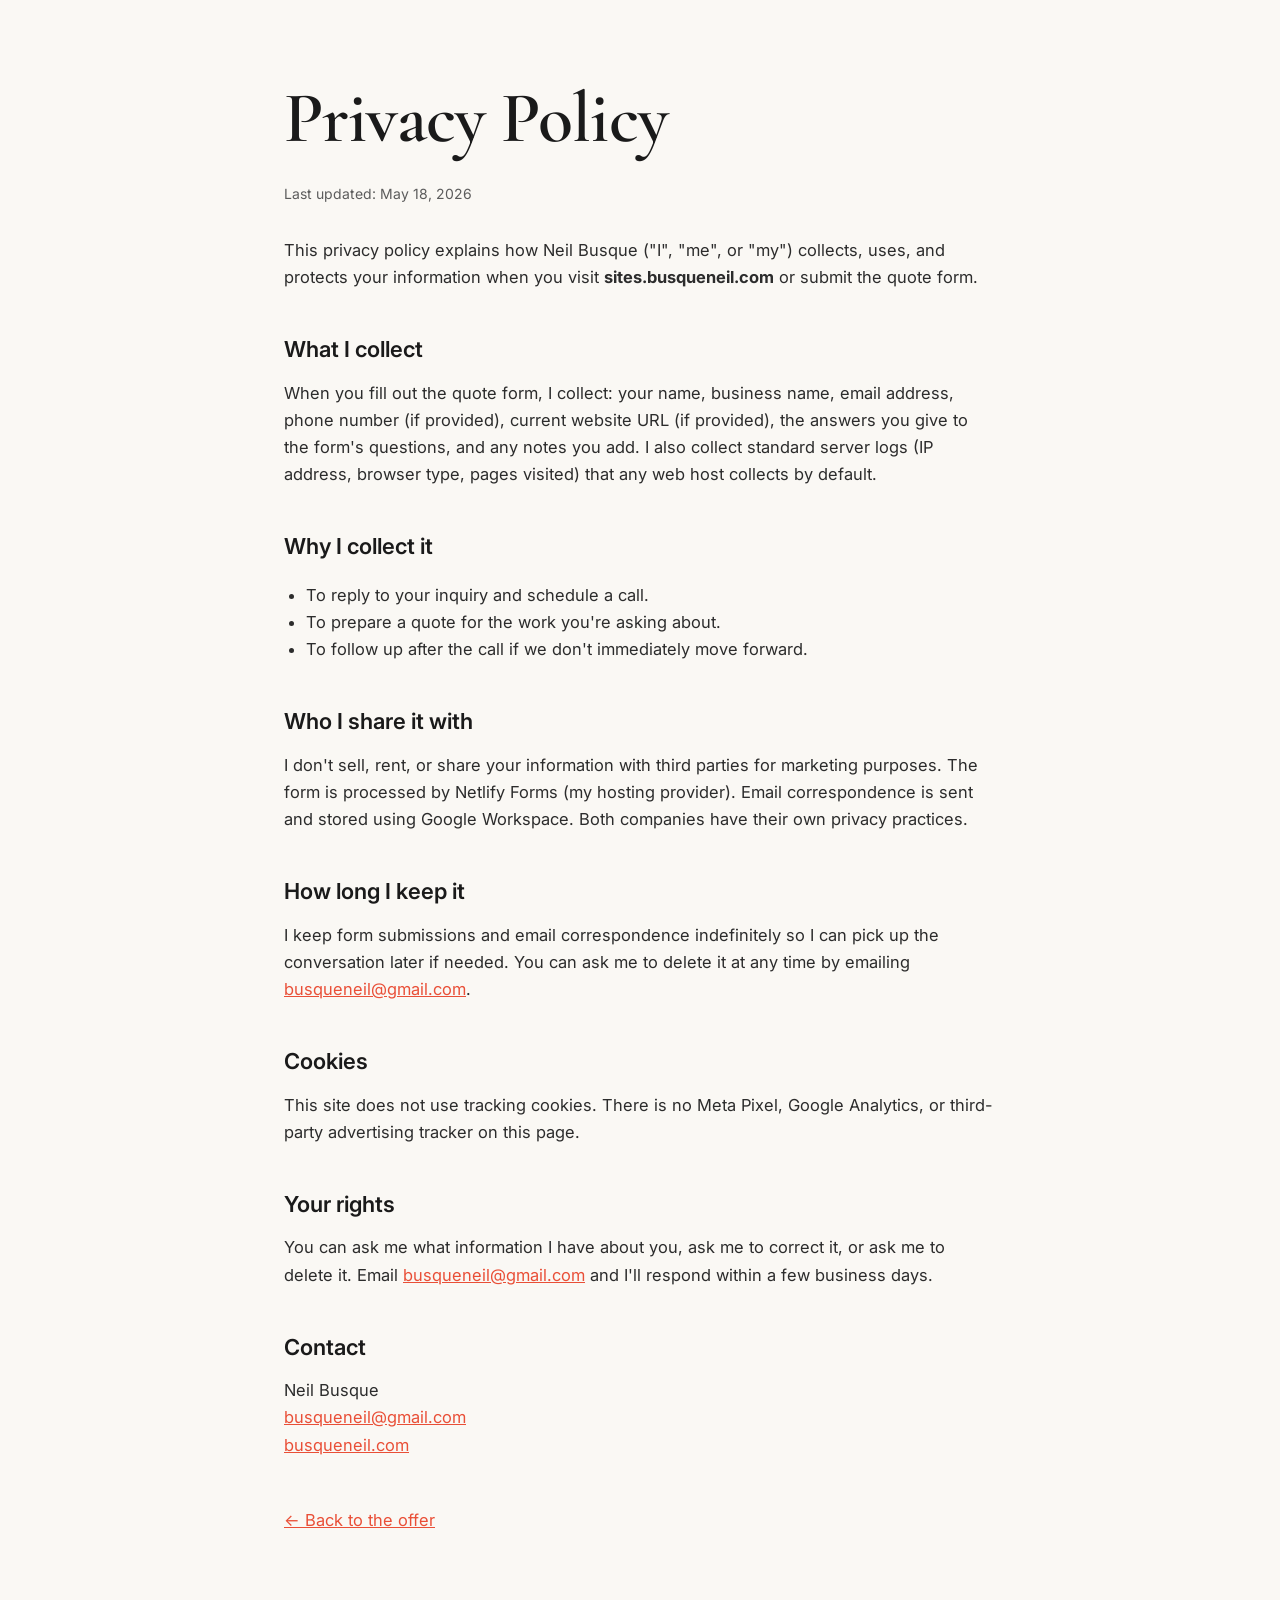
==== privacy.html @ 8e5c36bc "Initial commit: sites.busqueneil.com landing page Productized website service landing page for local" ====
<!DOCTYPE html>
<html lang="en">
<head>
<meta charset="UTF-8">
<meta name="viewport" content="width=device-width, initial-scale=1.0">
<meta name="theme-color" content="#FAF8F4">
<title>Privacy Policy — Neil Busque</title>
<meta name="description" content="Privacy policy for sites.busqueneil.com.">

<link rel="icon" type="image/svg+xml" href="/assets/favicon.svg">

<link rel="preconnect" href="https://fonts.googleapis.com">
<link rel="preconnect" href="https://fonts.gstatic.com" crossorigin>
<link href="https://fonts.googleapis.com/css2?family=Cormorant+Garamond:wght@500;600;700&family=Inter:wght@400;500;600;700&display=swap" rel="stylesheet">

<link rel="stylesheet" href="/css/style.css">

<style>
.legal {
  padding: 80px 0 96px;
  background: var(--cream);
}
.legal h2 { font-family: var(--font-body); font-size: 22px; font-weight: 600; margin: 40px 0 12px; color: var(--ink); }
.legal p, .legal li { font-size: 16.5px; line-height: 1.65; color: var(--ink-soft); }
.legal ul { padding-left: 22px; }
.legal a { color: var(--accent); text-decoration: underline; }
.legal .updated { color: var(--gray); font-size: 14px; margin-bottom: 32px; }
</style>
</head>
<body>

<main class="legal">
  <div class="container container--narrow">
    <h1 class="display">Privacy Policy</h1>
    <p class="updated">Last updated: May 18, 2026</p>

    <p>This privacy policy explains how Neil Busque ("I", "me", or "my") collects, uses, and protects your information when you visit <strong>sites.busqueneil.com</strong> or submit the quote form.</p>

    <h2>What I collect</h2>
    <p>When you fill out the quote form, I collect: your name, business name, email address, phone number (if provided), current website URL (if provided), the answers you give to the form's questions, and any notes you add. I also collect standard server logs (IP address, browser type, pages visited) that any web host collects by default.</p>

    <h2>Why I collect it</h2>
    <ul>
      <li>To reply to your inquiry and schedule a call.</li>
      <li>To prepare a quote for the work you're asking about.</li>
      <li>To follow up after the call if we don't immediately move forward.</li>
    </ul>

    <h2>Who I share it with</h2>
    <p>I don't sell, rent, or share your information with third parties for marketing purposes. The form is processed by Netlify Forms (my hosting provider). Email correspondence is sent and stored using Google Workspace. Both companies have their own privacy practices.</p>

    <h2>How long I keep it</h2>
    <p>I keep form submissions and email correspondence indefinitely so I can pick up the conversation later if needed. You can ask me to delete it at any time by emailing <a href="mailto:busqueneil@gmail.com">busqueneil@gmail.com</a>.</p>

    <h2>Cookies</h2>
    <p>This site does not use tracking cookies. There is no Meta Pixel, Google Analytics, or third-party advertising tracker on this page.</p>

    <h2>Your rights</h2>
    <p>You can ask me what information I have about you, ask me to correct it, or ask me to delete it. Email <a href="mailto:busqueneil@gmail.com">busqueneil@gmail.com</a> and I'll respond within a few business days.</p>

    <h2>Contact</h2>
    <p>Neil Busque<br>
    <a href="mailto:busqueneil@gmail.com">busqueneil@gmail.com</a><br>
    <a href="https://busqueneil.com">busqueneil.com</a></p>

    <p style="margin-top: 48px;"><a href="/">← Back to the offer</a></p>
  </div>
</main>

</body>
</html>
---- css/style.css ----
/* ==========================================================================
   Reset and base
   ========================================================================== */

*, *::before, *::after { box-sizing: border-box; }

html {
  scroll-behavior: smooth;
  scroll-padding-top: 80px;
  -webkit-text-size-adjust: 100%;
  overflow-x: hidden;
}

body {
  margin: 0;
  font-family: 'Inter', system-ui, -apple-system, BlinkMacSystemFont, sans-serif;
  font-size: 17px;
  line-height: 1.65;
  color: var(--ink);
  background: var(--cream);
  -webkit-font-smoothing: antialiased;
  -moz-osx-font-smoothing: grayscale;
  overflow-x: hidden;
  max-width: 100vw;
}

img, svg { max-width: 100%; display: block; }

button { font-family: inherit; cursor: pointer; }

a { color: var(--ink); text-decoration: none; transition: color .15s ease, opacity .15s ease; }
a:hover { opacity: .75; }

/* ==========================================================================
   Tokens
   ========================================================================== */

:root {
  --cream: #FAF8F4;
  --cream-deep: #F3EFE8;
  --white: #FFFFFF;
  --ink: #1A1A1A;
  --ink-soft: #2C2C2C;
  --gray: #5C5C5C;
  --gray-soft: #8A8A8A;
  --border: #E8E4DE;
  --border-soft: #EFEBE5;
  --accent: #E94F37;
  --accent-hover: #D03E27;
  --accent-soft: rgba(233, 79, 55, 0.08);
  --accent-tint: rgba(233, 79, 55, 0.18);
  --shadow-sm: 0 1px 2px rgba(0,0,0,0.04), 0 2px 6px rgba(0,0,0,0.04);
  --shadow-md: 0 4px 12px rgba(0,0,0,0.06), 0 12px 32px rgba(0,0,0,0.05);
  --shadow-lg: 0 8px 24px rgba(0,0,0,0.08), 0 24px 60px rgba(0,0,0,0.06);
  --radius-sm: 8px;
  --radius-md: 14px;
  --radius-lg: 22px;
  --font-display: 'Cormorant Garamond', Georgia, serif;
  --font-body: 'Inter', system-ui, sans-serif;
}

/* ==========================================================================
   Typography
   ========================================================================== */

.display {
  font-family: var(--font-display);
  font-weight: 600;
  letter-spacing: -0.012em;
  line-height: 1.08;
  color: var(--ink);
  margin: 0 0 24px;
  overflow-wrap: break-word;
  word-break: normal;
  hyphens: none;
}

h1.display, .hero h1 { font-size: clamp(34px, 6vw, 72px); }
h2.display { font-size: clamp(28px, 4.5vw, 54px); }

.h3 {
  font-family: var(--font-body);
  font-size: 19px;
  font-weight: 600;
  line-height: 1.35;
  letter-spacing: -0.005em;
  margin: 0 0 12px;
  color: var(--ink);
}

p { margin: 0 0 1em; }
p:last-child { margin-bottom: 0; }

.eyebrow {
  display: inline-block;
  font-size: 13px;
  font-weight: 600;
  text-transform: uppercase;
  letter-spacing: 0.12em;
  color: var(--accent);
  margin-bottom: 20px;
}

.accent { color: var(--accent); }

.prose p { font-size: 19px; line-height: 1.7; color: var(--ink-soft); margin-bottom: 1.2em; }
.prose--light p { color: rgba(255,255,255,0.85); }
.prose strong { color: var(--ink); font-weight: 600; }
.prose--light strong { color: var(--white); }

.mt-large { margin-top: 56px; }
.mt-medium { margin-top: 28px; }

/* ==========================================================================
   Layout
   ========================================================================== */

.container {
  width: 100%;
  max-width: 1140px;
  margin: 0 auto;
  padding: 0 24px;
}
.container--narrow { max-width: 760px; }

.section {
  padding: 96px 0;
}
.section--cream { background: var(--cream-deep); }
.section--ink { background: var(--ink); color: var(--white); }
.section--ink .display { color: var(--white); }
.section--ink .h3 { color: var(--white); }

.section-head {
  max-width: 720px;
  margin-bottom: 56px;
}
.section-head--light .section-sub { color: rgba(255,255,255,0.75); }

.section-sub {
  font-size: 19px;
  color: var(--gray);
  line-height: 1.55;
  margin: 0;
}

/* ==========================================================================
   Buttons
   ========================================================================== */

.btn {
  display: inline-flex;
  align-items: center;
  justify-content: center;
  gap: 8px;
  padding: 14px 26px;
  font-family: var(--font-body);
  font-size: 16px;
  font-weight: 600;
  letter-spacing: -0.005em;
  border-radius: 999px;
  border: 1.5px solid transparent;
  transition: transform .12s ease, background .15s ease, color .15s ease, border-color .15s ease;
  white-space: nowrap;
  text-decoration: none;
  cursor: pointer;
}
.btn:hover { transform: translateY(-1px); opacity: 1; }
.btn:active { transform: translateY(0); }

.btn--primary {
  background: var(--accent);
  color: var(--white);
  border-color: var(--accent);
}
.btn--primary:hover {
  background: var(--accent-hover);
  border-color: var(--accent-hover);
  color: var(--white);
}

.btn--ghost {
  background: transparent;
  color: var(--ink);
  border-color: var(--border);
}
.btn--ghost:hover {
  border-color: var(--ink);
  color: var(--ink);
}

.section--ink .btn--ghost {
  color: var(--white);
  border-color: rgba(255,255,255,0.3);
}
.section--ink .btn--ghost:hover {
  border-color: var(--white);
  background: rgba(255,255,255,0.05);
}

.btn--accent {
  background: var(--accent);
  color: var(--white);
  border-color: var(--accent);
}
.btn--accent:hover { background: var(--accent-hover); color: var(--white); }

.btn--block { display: flex; width: 100%; }
.btn--lg { padding: 18px 32px; font-size: 17px; }

/* ==========================================================================
   Sticky bar
   ========================================================================== */

.sticky-bar {
  position: sticky;
  top: 0;
  z-index: 100;
  background: var(--ink);
  color: var(--white);
  border-bottom: 1px solid rgba(255,255,255,0.06);
}
.sticky-bar__inner {
  max-width: 1240px;
  margin: 0 auto;
  padding: 12px 20px;
  display: flex;
  align-items: center;
  justify-content: space-between;
  gap: 12px;
}
.sticky-bar__left {
  display: flex;
  align-items: center;
  gap: 10px;
  min-width: 0;
  flex: 1 1 auto;
  overflow: hidden;
}
.sticky-bar__cta { flex: 0 0 auto; }
.sticky-bar__text {
  font-size: 14px;
  line-height: 1.4;
  color: rgba(255,255,255,0.85);
  white-space: nowrap;
  overflow: hidden;
  text-overflow: ellipsis;
}
.sticky-bar__text strong { color: var(--white); font-weight: 600; }
.dot {
  width: 8px;
  height: 8px;
  background: var(--accent);
  border-radius: 50%;
  flex-shrink: 0;
  box-shadow: 0 0 0 0 var(--accent);
  animation: pulse 2.4s infinite;
}
.dot--small { width: 4px; height: 4px; background: var(--gray-soft); animation: none; box-shadow: none; }

@keyframes pulse {
  0% { box-shadow: 0 0 0 0 rgba(233, 79, 55, 0.55); }
  70% { box-shadow: 0 0 0 10px rgba(233, 79, 55, 0); }
  100% { box-shadow: 0 0 0 0 rgba(233, 79, 55, 0); }
}

.sticky-bar__cta {
  background: var(--accent);
  color: var(--white);
  padding: 8px 18px;
  border-radius: 999px;
  font-size: 13px;
  font-weight: 600;
  white-space: nowrap;
  transition: background .15s ease;
}
.sticky-bar__cta:hover { background: var(--accent-hover); opacity: 1; }

@media (max-width: 640px) {
  .sticky-bar__inner { padding: 10px 14px; gap: 10px; }
  .sticky-bar__text { font-size: 12.5px; line-height: 1.3; white-space: normal; text-overflow: clip; }
  .sticky-bar__text br { display: none; }
  .sticky-bar__cta { padding: 7px 12px; font-size: 12px; }
}
@media (max-width: 400px) {
  .sticky-bar__text { font-size: 11.5px; }
  .sticky-bar__cta { padding: 6px 10px; font-size: 11.5px; }
}

/* ==========================================================================
   Hero
   ========================================================================== */

.hero {
  padding: 88px 0 96px;
  background: linear-gradient(180deg, var(--cream) 0%, var(--cream) 60%, var(--cream-deep) 100%);
  position: relative;
}
.hero__inner {
  max-width: 880px;
}
.hero__sub {
  font-size: 21px;
  line-height: 1.55;
  color: var(--ink-soft);
  max-width: 720px;
  margin: 0 0 36px;
  overflow-wrap: break-word;
}
.hero__ctas {
  display: flex;
  flex-wrap: wrap;
  gap: 12px;
  margin-bottom: 48px;
}

.trust-strip {
  list-style: none;
  padding: 0;
  margin: 0;
  display: flex;
  flex-wrap: wrap;
  gap: 8px 28px;
}
.trust-strip li {
  font-size: 14px;
  color: var(--gray);
  display: flex;
  align-items: center;
  gap: 8px;
}
.trust-strip li::before {
  content: '';
  width: 16px;
  height: 16px;
  border-radius: 50%;
  background: var(--accent-soft);
  background-image: url("data:image/svg+xml,%3Csvg xmlns='http://www.w3.org/2000/svg' viewBox='0 0 16 16' fill='none'%3E%3Cpath d='M4 8.5l2.5 2.5L12 5.5' stroke='%23E94F37' stroke-width='1.8' stroke-linecap='round' stroke-linejoin='round'/%3E%3C/svg%3E");
  background-position: center;
  background-repeat: no-repeat;
  flex-shrink: 0;
}

@media (max-width: 640px) {
  .hero { padding: 56px 0 72px; }
  .hero__sub { font-size: 18px; margin-bottom: 28px; }
  .hero__ctas { flex-direction: column; align-items: stretch; }
  .hero__ctas .btn { width: 100%; }
}

/* ==========================================================================
   Bullet list and prose accents
   ========================================================================== */

.bullet-list {
  list-style: none;
  padding: 0;
  margin: 0 0 0;
}
.bullet-list li {
  position: relative;
  padding: 14px 0 14px 32px;
  border-bottom: 1px solid var(--border);
  font-size: 18px;
  line-height: 1.55;
  color: var(--ink-soft);
}
.bullet-list li:last-child { border-bottom: none; }
.bullet-list li::before {
  content: '';
  position: absolute;
  left: 0;
  top: 24px;
  width: 16px;
  height: 1.5px;
  background: var(--accent);
}

/* ==========================================================================
   Grid (3-col benefits cards)
   ========================================================================== */

.grid { display: grid; gap: 20px; }
.grid--3 { grid-template-columns: repeat(3, 1fr); }
@media (max-width: 920px) { .grid--3 { grid-template-columns: repeat(2, 1fr); } }
@media (max-width: 640px) { .grid--3 { grid-template-columns: 1fr; } }

.card {
  background: var(--white);
  border: 1px solid var(--border);
  border-radius: var(--radius-md);
  padding: 28px;
  transition: transform .2s ease, box-shadow .2s ease, border-color .2s ease;
}
.card:hover {
  transform: translateY(-3px);
  box-shadow: var(--shadow-md);
  border-color: var(--accent-tint);
}
.card p { color: var(--gray); font-size: 15.5px; line-height: 1.6; }

/* ==========================================================================
   Mechanism list (numbered, dark section)
   ========================================================================== */

.mechanism-list {
  list-style: none;
  padding: 0;
  margin: 0;
  display: grid;
  gap: 4px;
  counter-reset: mech;
}
.mechanism-list li {
  display: grid;
  grid-template-columns: auto 1fr;
  gap: 28px;
  padding: 32px 0;
  border-top: 1px solid rgba(255,255,255,0.08);
  align-items: start;
}
.mechanism-list li:last-child { border-bottom: 1px solid rgba(255,255,255,0.08); }
.mechanism-list__n {
  font-family: var(--font-display);
  font-size: 36px;
  font-weight: 500;
  color: var(--accent);
  line-height: 1;
  min-width: 60px;
}
.mechanism-list p { color: rgba(255,255,255,0.75); font-size: 16px; line-height: 1.65; max-width: 760px; }

@media (max-width: 640px) {
  .mechanism-list li { grid-template-columns: 1fr; gap: 8px; padding: 24px 0; }
  .mechanism-list__n { font-size: 28px; }
}

/* ==========================================================================
   Comparison table
   ========================================================================== */

.comparison-table {
  border: 1px solid var(--border);
  border-radius: var(--radius-md);
  overflow: hidden;
  background: var(--white);
}
.comparison-row {
  display: grid;
  grid-template-columns: 1.4fr 1fr 1fr 1.2fr 1fr 1.1fr;
  border-bottom: 1px solid var(--border);
}
.comparison-row:last-child { border-bottom: none; }
.comparison-row--head {
  background: var(--cream-deep);
  font-weight: 600;
  font-size: 13px;
  text-transform: uppercase;
  letter-spacing: 0.06em;
  color: var(--gray);
}
.comparison-row--head .cmp-label { color: var(--gray); }
.comparison-row--highlight {
  background: var(--ink);
  color: var(--white);
}
.comparison-row--highlight .cmp-label,
.comparison-row--highlight .cmp-cell { color: var(--white); }
.cmp-label, .cmp-cell {
  padding: 18px 16px;
  font-size: 14.5px;
  line-height: 1.5;
  color: var(--ink-soft);
}
.cmp-label {
  font-weight: 600;
  color: var(--ink);
  border-right: 1px solid var(--border);
}
.comparison-row--highlight .cmp-label { border-right-color: rgba(255,255,255,0.1); }
.winner-badge {
  display: inline-block;
  background: var(--accent);
  color: var(--white);
  padding: 4px 10px;
  border-radius: 999px;
  font-size: 12px;
  font-weight: 600;
  text-transform: uppercase;
  letter-spacing: 0.06em;
}

@media (max-width: 900px) {
  .comparison-table { border: none; background: transparent; }
  .comparison-row {
    grid-template-columns: 1fr;
    background: var(--white);
    border: 1px solid var(--border);
    border-radius: var(--radius-md);
    margin-bottom: 16px;
    overflow: hidden;
  }
  .comparison-row--head { display: none; }
  .comparison-row--highlight { background: var(--ink); }
  .cmp-label {
    background: var(--cream-deep);
    padding: 14px 18px;
    font-size: 15px;
    border-right: none;
    border-bottom: 1px solid var(--border);
  }
  .comparison-row--highlight .cmp-label {
    background: rgba(255,255,255,0.06);
    border-bottom-color: rgba(255,255,255,0.1);
  }
  .cmp-cell {
    display: grid;
    grid-template-columns: 120px 1fr;
    align-items: center;
    gap: 12px;
    padding: 12px 18px;
    border-bottom: 1px solid var(--border-soft);
    font-size: 14.5px;
  }
  .comparison-row--highlight .cmp-cell {
    border-bottom-color: rgba(255,255,255,0.08);
  }
  .cmp-cell:last-child { border-bottom: none; }
  .cmp-cell::before {
    content: attr(data-label);
    font-size: 12px;
    text-transform: uppercase;
    letter-spacing: 0.06em;
    color: var(--gray-soft);
    font-weight: 600;
  }
  .comparison-row--highlight .cmp-cell::before {
    color: rgba(255,255,255,0.5);
  }
}

/* ==========================================================================
   Process grid
   ========================================================================== */

.process-grid {
  list-style: none;
  padding: 0;
  margin: 0;
  display: grid;
  grid-template-columns: repeat(4, 1fr);
  gap: 20px;
}
@media (max-width: 920px) { .process-grid { grid-template-columns: repeat(2, 1fr); } }
@media (max-width: 540px) { .process-grid { grid-template-columns: 1fr; } }

.process-step {
  background: var(--white);
  border: 1px solid var(--border);
  border-radius: var(--radius-md);
  padding: 28px 24px;
  position: relative;
}
.process-step__n {
  font-family: var(--font-display);
  font-size: 42px;
  font-weight: 500;
  color: var(--accent);
  line-height: 1;
  display: block;
  margin-bottom: 18px;
}
.process-step p { color: var(--gray); font-size: 15.5px; line-height: 1.55; }

/* ==========================================================================
   Industry examples
   ========================================================================== */

.examples-grid {
  display: grid;
  grid-template-columns: repeat(2, 1fr);
  gap: 24px;
}
.examples-grid > article:first-child { grid-column: 1 / -1; }
.examples-grid > article:nth-child(2),
.examples-grid > article:nth-child(3) { grid-column: span 1; }
.examples-grid > article:nth-child(4),
.examples-grid > article:nth-child(5) { grid-column: span 1; }
@media (max-width: 820px) {
  .examples-grid { grid-template-columns: 1fr; }
  .examples-grid > article:first-child { grid-column: auto; }
}

.example {
  background: var(--white);
  border: 1px solid var(--border);
  border-radius: var(--radius-md);
  padding: 28px;
  transition: border-color .2s ease, box-shadow .2s ease;
}
.example:hover { border-color: var(--accent-tint); box-shadow: var(--shadow-sm); }
.example header { margin-bottom: 18px; }
.example__meta {
  display: flex;
  align-items: center;
  gap: 10px;
  flex-wrap: wrap;
  font-size: 14px;
  color: var(--gray);
  margin-top: 6px;
}
.example__meta strong { color: var(--ink); font-weight: 600; }
.example__pages {
  display: flex;
  flex-wrap: wrap;
  gap: 6px;
  margin-bottom: 20px;
  padding-bottom: 20px;
  border-bottom: 1px solid var(--border);
}
.example__pages span {
  background: var(--cream-deep);
  color: var(--ink-soft);
  font-size: 13px;
  font-weight: 500;
  padding: 5px 12px;
  border-radius: 999px;
}

.examples-footnote {
  text-align: center;
  color: var(--gray);
  font-size: 15.5px;
  margin-top: 32px;
}

.check-list {
  list-style: none;
  padding: 0;
  margin: 0;
}
.check-list li {
  position: relative;
  padding: 8px 0 8px 28px;
  font-size: 15.5px;
  color: var(--ink-soft);
  line-height: 1.55;
}
.check-list li::before {
  content: '';
  position: absolute;
  left: 0;
  top: 13px;
  width: 18px;
  height: 18px;
  border-radius: 50%;
  background: var(--accent-soft);
  background-image: url("data:image/svg+xml,%3Csvg xmlns='http://www.w3.org/2000/svg' viewBox='0 0 16 16' fill='none'%3E%3Cpath d='M4 8.5l2.5 2.5L12 5.5' stroke='%23E94F37' stroke-width='1.8' stroke-linecap='round' stroke-linejoin='round'/%3E%3C/svg%3E");
  background-position: center;
  background-repeat: no-repeat;
}

/* ==========================================================================
   Included grid
   ========================================================================== */

.included-grid {
  list-style: none;
  padding: 0;
  margin: 0;
  display: grid;
  grid-template-columns: repeat(2, 1fr);
  gap: 14px 32px;
}
@media (max-width: 640px) { .included-grid { grid-template-columns: 1fr; } }

.included-grid li {
  position: relative;
  padding: 12px 0 12px 32px;
  font-size: 16px;
  line-height: 1.5;
  color: var(--ink-soft);
  border-bottom: 1px solid var(--border);
}
.included-grid li::before {
  content: '';
  position: absolute;
  left: 0;
  top: 16px;
  width: 18px;
  height: 18px;
  border-radius: 50%;
  background: var(--accent-soft);
  background-image: url("data:image/svg+xml,%3Csvg xmlns='http://www.w3.org/2000/svg' viewBox='0 0 16 16' fill='none'%3E%3Cpath d='M4 8.5l2.5 2.5L12 5.5' stroke='%23E94F37' stroke-width='1.8' stroke-linecap='round' stroke-linejoin='round'/%3E%3C/svg%3E");
  background-position: center;
  background-repeat: no-repeat;
}

/* ==========================================================================
   Pricing
   ========================================================================== */

.pricing-grid {
  display: grid;
  grid-template-columns: repeat(2, 1fr);
  gap: 24px;
  max-width: 920px;
  margin: 0 auto;
}
@media (max-width: 800px) { .pricing-grid { grid-template-columns: 1fr; } }

.pricing-card {
  background: var(--ink);
  color: var(--white);
  border-radius: var(--radius-lg);
  padding: 36px 32px;
  position: relative;
}
.pricing-card--secondary {
  background: var(--white);
  color: var(--ink);
  border: 1px solid var(--border);
}
.pricing-card__label {
  font-size: 13px;
  font-weight: 600;
  text-transform: uppercase;
  letter-spacing: 0.1em;
  color: var(--accent);
  display: block;
  margin-bottom: 16px;
}
.pricing-card__price { display: flex; align-items: baseline; gap: 8px; margin-bottom: 18px; }
.pricing-card__amount {
  font-family: var(--font-display);
  font-size: 64px;
  font-weight: 600;
  color: inherit;
  line-height: 1;
}
.pricing-card__per { font-size: 16px; color: rgba(255,255,255,0.7); }
.pricing-card--secondary .pricing-card__per { color: var(--gray); }
.pricing-card__note {
  font-size: 14.5px;
  line-height: 1.55;
  color: rgba(255,255,255,0.7);
  margin-bottom: 24px;
  max-width: 420px;
}
.pricing-card--secondary .pricing-card__note { color: var(--gray); }
.pricing-card .check-list { margin-bottom: 28px; }
.pricing-card .check-list li {
  color: rgba(255,255,255,0.85);
  border-bottom: none;
  padding: 6px 0 6px 28px;
}
.pricing-card--secondary .check-list li { color: var(--ink-soft); }
.pricing-card .check-list li::before {
  background: rgba(233, 79, 55, 0.18);
}

.pricing-footnote {
  text-align: center;
  color: var(--gray);
  font-size: 15px;
  line-height: 1.6;
  max-width: 720px;
  margin: 36px auto 0;
}

/* ==========================================================================
   Risk reversal
   ========================================================================== */

.risk-grid {
  display: grid;
  grid-template-columns: repeat(3, 1fr);
  gap: 20px;
}
@media (max-width: 880px) { .risk-grid { grid-template-columns: 1fr; } }

.risk-card {
  background: var(--white);
  border: 1px solid var(--border);
  border-radius: var(--radius-md);
  padding: 32px 28px;
  position: relative;
}
.risk-card__icon {
  display: inline-block;
  font-family: var(--font-display);
  font-size: 32px;
  font-weight: 500;
  color: var(--accent);
  margin-bottom: 12px;
}
.risk-card p { color: var(--gray); font-size: 15.5px; line-height: 1.6; }

/* ==========================================================================
   FAQ
   ========================================================================== */

.faq-list {
  border-top: 1px solid var(--border);
}

.faq-item {
  border-bottom: 1px solid var(--border);
}
.faq-item summary {
  list-style: none;
  cursor: pointer;
  padding: 22px 0;
  display: flex;
  align-items: center;
  justify-content: space-between;
  gap: 24px;
  font-size: 18px;
  font-weight: 500;
  color: var(--ink);
  transition: color .15s ease;
}
.faq-item summary::-webkit-details-marker { display: none; }
.faq-item summary:hover { color: var(--accent); }
.faq-icon {
  flex-shrink: 0;
  width: 28px;
  height: 28px;
  border-radius: 50%;
  background: var(--cream-deep);
  display: inline-flex;
  align-items: center;
  justify-content: center;
  font-size: 18px;
  font-weight: 400;
  color: var(--ink);
  transition: transform .2s ease, background .15s ease;
  line-height: 1;
}
.faq-item[open] .faq-icon { transform: rotate(45deg); background: var(--accent-soft); color: var(--accent); }
.faq-body {
  padding: 0 0 22px;
  font-size: 16.5px;
  line-height: 1.65;
  color: var(--ink-soft);
  max-width: 680px;
}

/* ==========================================================================
   Form
   ========================================================================== */

.section--form {
  background: var(--cream-deep);
}

.quote-form {
  background: var(--white);
  border: 1px solid var(--border);
  border-radius: var(--radius-lg);
  padding: 40px;
  box-shadow: var(--shadow-md);
}
@media (max-width: 640px) { .quote-form { padding: 28px 22px; } }

.form-row {
  display: grid;
  grid-template-columns: repeat(2, 1fr);
  gap: 18px;
  margin-bottom: 18px;
}
@media (max-width: 640px) { .form-row { grid-template-columns: 1fr; gap: 0; } }

.form-field {
  margin-bottom: 18px;
  border: none;
  padding: 0;
}
.form-field label, .form-field legend {
  display: block;
  font-size: 14.5px;
  font-weight: 600;
  color: var(--ink);
  margin-bottom: 8px;
}
.form-field legend { padding: 0; }
.form-optional { font-weight: 400; color: var(--gray-soft); }

.form-field input[type="text"],
.form-field input[type="email"],
.form-field input[type="tel"],
.form-field input[type="url"],
.form-field textarea {
  width: 100%;
  padding: 12px 14px;
  border: 1.5px solid var(--border);
  border-radius: var(--radius-sm);
  font-family: var(--font-body);
  font-size: 16px;
  color: var(--ink);
  background: var(--white);
  transition: border-color .15s ease;
}
.form-field input:focus,
.form-field textarea:focus {
  outline: none;
  border-color: var(--accent);
}
.form-field textarea { resize: vertical; min-height: 96px; }

.radio {
  display: flex;
  align-items: center;
  gap: 10px;
  padding: 11px 14px;
  border: 1.5px solid var(--border);
  border-radius: var(--radius-sm);
  margin-bottom: 8px;
  cursor: pointer;
  transition: border-color .15s ease, background .15s ease;
  font-size: 15.5px;
}
.radio:hover { border-color: var(--gray-soft); }
.radio input[type="radio"] {
  width: 18px;
  height: 18px;
  accent-color: var(--accent);
  margin: 0;
  flex-shrink: 0;
}
.radio:has(input:checked) { border-color: var(--accent); background: var(--accent-soft); }

.form-disclaimer {
  text-align: center;
  margin-top: 14px;
  font-size: 13px;
  color: var(--gray);
}

/* ==========================================================================
   Footer
   ========================================================================== */

.footer {
  background: var(--ink);
  color: rgba(255,255,255,0.7);
  padding: 56px 0 36px;
}
.footer__top {
  display: flex;
  justify-content: space-between;
  flex-wrap: wrap;
  gap: 24px;
  padding-bottom: 32px;
  border-bottom: 1px solid rgba(255,255,255,0.08);
}
.footer__brand strong {
  font-family: var(--font-display);
  font-size: 22px;
  font-weight: 600;
  color: var(--white);
  display: block;
  margin-bottom: 6px;
  letter-spacing: -0.01em;
}
.footer__brand p { margin: 0; font-size: 15px; }
.footer__nav {
  display: flex;
  gap: 28px;
  align-items: center;
}
.footer__nav a {
  color: rgba(255,255,255,0.7);
  font-size: 14.5px;
  transition: color .15s ease;
}
.footer__nav a:hover { color: var(--white); opacity: 1; }
.footer__bottom {
  padding-top: 24px;
  font-size: 13px;
  color: rgba(255,255,255,0.5);
}
.footer__bottom p { margin: 0; }

@media (max-width: 640px) {
  .footer__top { flex-direction: column; align-items: flex-start; }
  .footer__nav { flex-wrap: wrap; gap: 16px 20px; }
}

/* ==========================================================================
   Section spacing tightening on mobile
   ========================================================================== */

@media (max-width: 640px) {
  .container { padding: 0 18px; }
  .section { padding: 64px 0; }
  .section-head { margin-bottom: 36px; }
  .section-head .display { margin-bottom: 16px; }
  .section-sub { font-size: 16.5px; }
  h1.display, .hero h1 { font-size: 28px; line-height: 1.12; letter-spacing: -0.015em; }
  h2.display { font-size: 24px; line-height: 1.18; }
  .h3 { font-size: 17px; }
  .card { padding: 22px; }
  .pricing-card { padding: 28px 22px; }
  .pricing-card__amount { font-size: 48px; }
  .risk-card { padding: 24px 22px; }
  .quote-form { padding: 24px 18px; }
  .hero__sub { font-size: 17px; }
  .bullet-list li, .prose p, .check-list li { font-size: 16px; }
  .footer { padding: 44px 0 28px; }
}
@media (max-width: 420px) {
  h1.display, .hero h1 { font-size: 26px; }
  h2.display { font-size: 22px; }
  .hero__sub { font-size: 16px; }
}

/* ==========================================================================
   Scroll reveal
   ========================================================================== */

.reveal {
  opacity: 0;
  transform: translateY(16px);
  transition: opacity .7s ease, transform .7s ease;
}
.reveal.is-visible {
  opacity: 1;
  transform: translateY(0);
}
@media (prefers-reduced-motion: reduce) {
  .reveal { opacity: 1; transform: none; transition: none; }
  html { scroll-behavior: auto; }
  .dot { animation: none; }
}

/* ==========================================================================
   Focus states (accessibility)
   ========================================================================== */

:focus-visible {
  outline: 2px solid var(--accent);
  outline-offset: 3px;
  border-radius: 4px;
}
.btn:focus-visible {
  outline-offset: 4px;
}
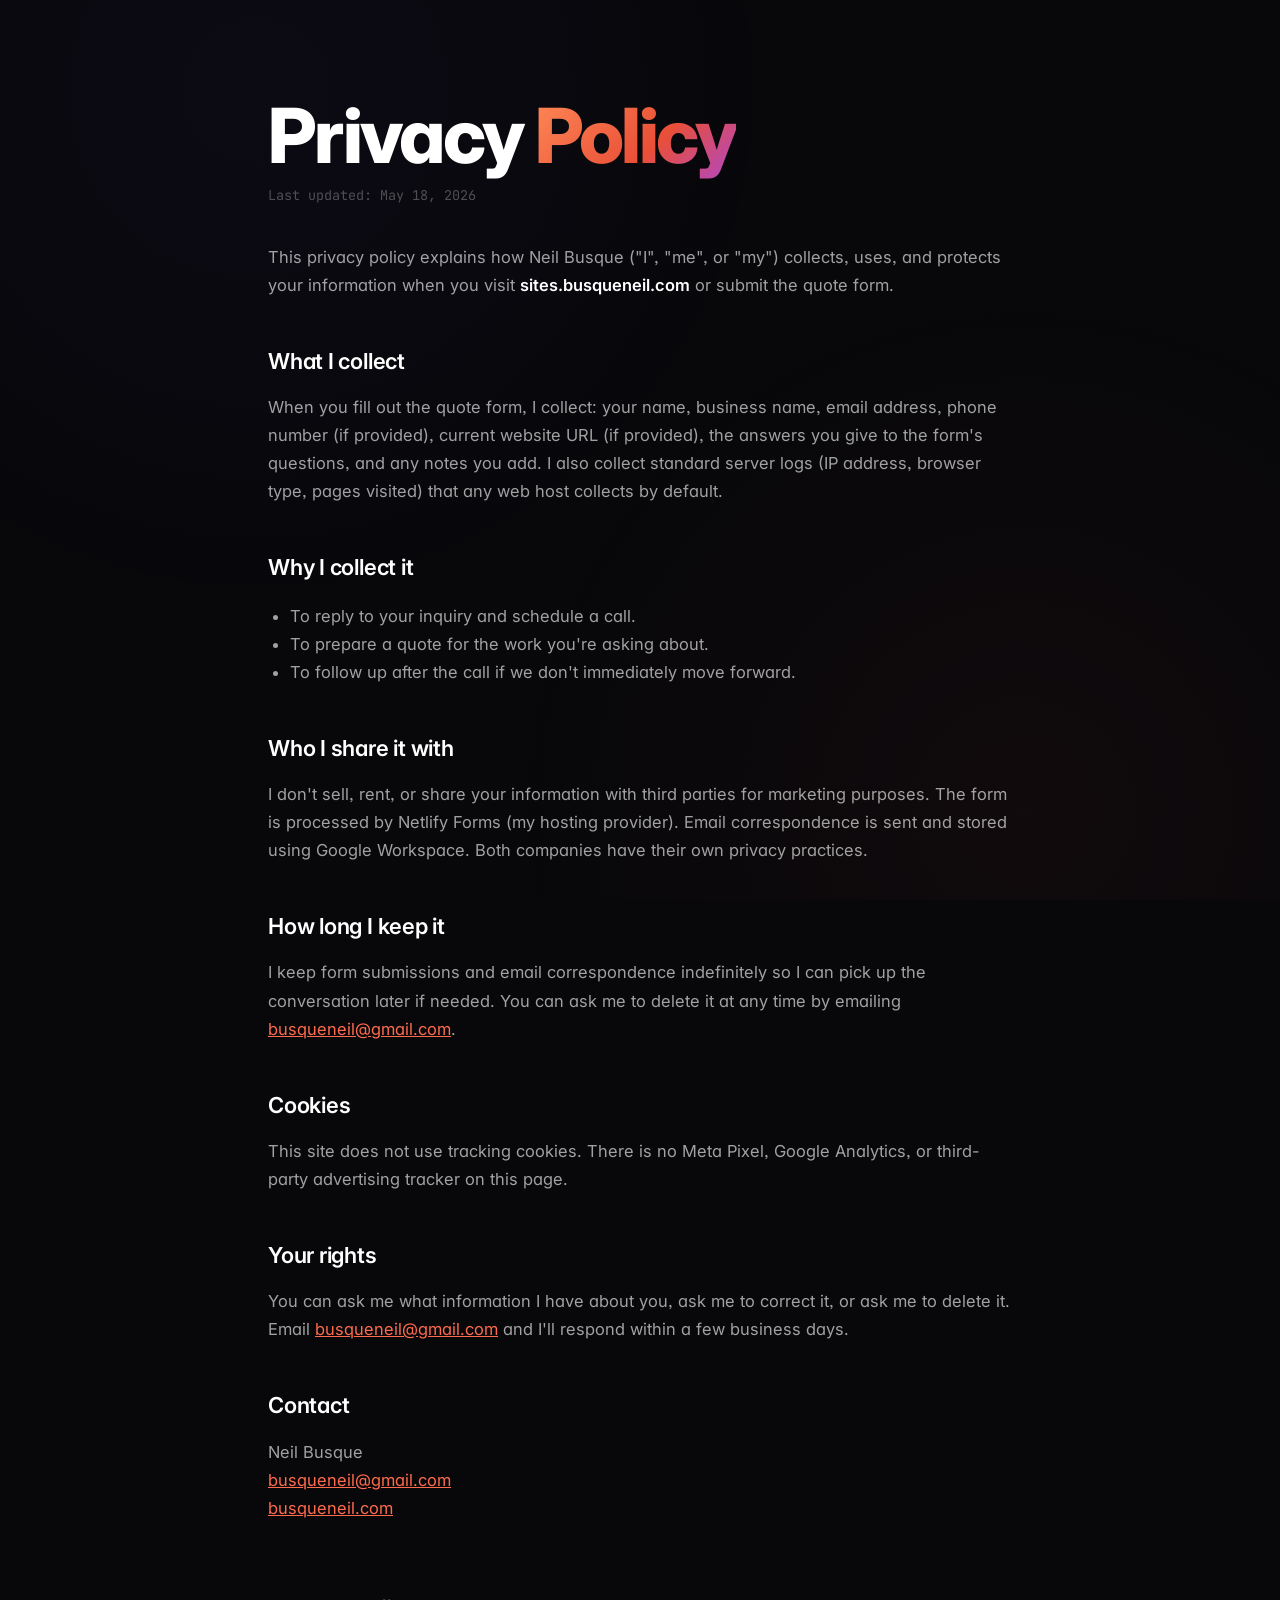
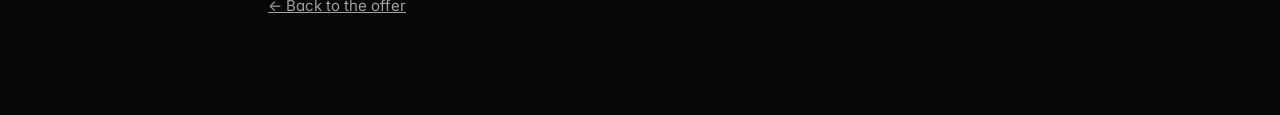
==== commit 3b3e4c9e: "Redesign: dark mode + sans-serif + techy aesthetic - Full dark UI (#08080B base) with Inter througho" ====
--- a/privacy.html
+++ b/privacy.html
@@ -3,7 +3,8 @@
 <head>
 <meta charset="UTF-8">
 <meta name="viewport" content="width=device-width, initial-scale=1.0">
-<meta name="theme-color" content="#FAF8F4">
+<meta name="theme-color" content="#08080B">
+<meta name="color-scheme" content="dark">
 <title>Privacy Policy — Neil Busque</title>
 <meta name="description" content="Privacy policy for sites.busqueneil.com.">
 
@@ -11,30 +12,42 @@
 
 <link rel="preconnect" href="https://fonts.googleapis.com">
 <link rel="preconnect" href="https://fonts.gstatic.com" crossorigin>
-<link href="https://fonts.googleapis.com/css2?family=Cormorant+Garamond:wght@500;600;700&family=Inter:wght@400;500;600;700&display=swap" rel="stylesheet">
+<link href="https://fonts.googleapis.com/css2?family=Inter:wght@400;500;600;700;800&family=JetBrains+Mono:wght@400;500;600&display=swap" rel="stylesheet">
 
 <link rel="stylesheet" href="/css/style.css">
 
 <style>
-.legal {
-  padding: 80px 0 96px;
-  background: var(--cream);
+.legal { padding: 96px 0; }
+.legal h1.display { margin-bottom: 8px; }
+.legal h2 {
+  font-family: var(--font-sans);
+  font-size: 22px;
+  font-weight: 600;
+  letter-spacing: -0.01em;
+  margin: 44px 0 14px;
+  color: var(--text-bright);
 }
-.legal h2 { font-family: var(--font-body); font-size: 22px; font-weight: 600; margin: 40px 0 12px; color: var(--ink); }
-.legal p, .legal li { font-size: 16.5px; line-height: 1.65; color: var(--ink-soft); }
+.legal p, .legal li {
+  font-size: 16.5px;
+  line-height: 1.7;
+  color: var(--text-muted);
+}
 .legal ul { padding-left: 22px; }
-.legal a { color: var(--accent); text-decoration: underline; }
-.legal .updated { color: var(--gray); font-size: 14px; margin-bottom: 32px; }
+.legal a { color: var(--coral-bright); text-decoration: underline; }
+.legal a:hover { color: var(--coral-soft); }
+.legal .updated { color: var(--text-faint); font-size: 13.5px; margin-bottom: 36px; font-family: var(--font-mono); }
+.legal .back-link { margin-top: 56px; display: inline-block; color: var(--text-muted); font-size: 15px; }
+.legal .back-link:hover { color: var(--coral-bright); }
 </style>
 </head>
 <body>
 
 <main class="legal">
   <div class="container container--narrow">
-    <h1 class="display">Privacy Policy</h1>
+    <h1 class="display">Privacy <span class="gradient-text">Policy</span></h1>
     <p class="updated">Last updated: May 18, 2026</p>
 
-    <p>This privacy policy explains how Neil Busque ("I", "me", or "my") collects, uses, and protects your information when you visit <strong>sites.busqueneil.com</strong> or submit the quote form.</p>
+    <p>This privacy policy explains how Neil Busque ("I", "me", or "my") collects, uses, and protects your information when you visit <strong class="text-bright">sites.busqueneil.com</strong> or submit the quote form.</p>
 
     <h2>What I collect</h2>
     <p>When you fill out the quote form, I collect: your name, business name, email address, phone number (if provided), current website URL (if provided), the answers you give to the form's questions, and any notes you add. I also collect standard server logs (IP address, browser type, pages visited) that any web host collects by default.</p>
@@ -63,7 +76,7 @@
     <a href="mailto:busqueneil@gmail.com">busqueneil@gmail.com</a><br>
     <a href="https://busqueneil.com">busqueneil.com</a></p>
 
-    <p style="margin-top: 48px;"><a href="/">← Back to the offer</a></p>
+    <a href="/" class="back-link">← Back to the offer</a>
   </div>
 </main>
 
--- a/css/style.css
+++ b/css/style.css
@@ -1,3 +1,60 @@
+/* ==========================================================================
+   Tokens
+   ========================================================================== */
+
+:root {
+  /* surfaces */
+  --bg: #08080B;
+  --bg-elevated: #0E0E14;
+  --bg-card: rgba(255,255,255,0.03);
+  --bg-card-hover: rgba(255,255,255,0.055);
+  --bg-glass: rgba(255,255,255,0.04);
+  --bg-glass-strong: rgba(255,255,255,0.07);
+
+  /* borders */
+  --border: rgba(255,255,255,0.08);
+  --border-bright: rgba(255,255,255,0.16);
+  --border-glow: rgba(233,79,55,0.45);
+
+  /* text */
+  --text-bright: #FFFFFF;
+  --text: #F2F2F4;
+  --text-muted: rgba(255,255,255,0.62);
+  --text-dim: rgba(255,255,255,0.42);
+  --text-faint: rgba(255,255,255,0.28);
+
+  /* brand */
+  --coral: #E94F37;
+  --coral-bright: #FF6B4D;
+  --coral-soft: #FF8A57;
+  --coral-glow: rgba(233,79,55,0.45);
+  --coral-faint: rgba(233,79,55,0.12);
+  --purple: #7C5CFF;
+  --purple-bright: #9377FF;
+  --purple-glow: rgba(124,92,255,0.35);
+
+  /* gradients */
+  --grad-primary: linear-gradient(135deg, #E94F37 0%, #FF8A57 100%);
+  --grad-mix: linear-gradient(135deg, #E94F37 0%, #B047C9 50%, #7C5CFF 100%);
+  --grad-text: linear-gradient(135deg, #FF8A57 0%, #E94F37 60%, #B047C9 100%);
+
+  /* shadows */
+  --shadow-sm: 0 1px 2px rgba(0,0,0,0.35), 0 4px 12px rgba(0,0,0,0.25);
+  --shadow-md: 0 8px 24px rgba(0,0,0,0.35), 0 24px 60px rgba(0,0,0,0.25);
+  --shadow-glow-coral: 0 0 0 1px rgba(233,79,55,0.4), 0 8px 32px rgba(233,79,55,0.35);
+  --shadow-glow-soft: 0 0 0 1px rgba(255,255,255,0.08), 0 8px 32px rgba(0,0,0,0.3);
+
+  /* radii */
+  --r-sm: 8px;
+  --r-md: 14px;
+  --r-lg: 20px;
+  --r-xl: 28px;
+
+  /* fonts */
+  --font-sans: 'Inter', system-ui, -apple-system, BlinkMacSystemFont, sans-serif;
+  --font-mono: 'JetBrains Mono', ui-monospace, SFMono-Regular, Menlo, monospace;
+}
+
 /* ==========================================================================
    Reset and base
    ========================================================================== */
@@ -9,139 +66,153 @@
   scroll-padding-top: 80px;
   -webkit-text-size-adjust: 100%;
   overflow-x: hidden;
+  background: var(--bg);
 }
 
 body {
   margin: 0;
-  font-family: 'Inter', system-ui, -apple-system, BlinkMacSystemFont, sans-serif;
-  font-size: 17px;
+  font-family: var(--font-sans);
+  font-size: 16px;
   line-height: 1.65;
-  color: var(--ink);
-  background: var(--cream);
+  font-weight: 400;
+  color: var(--text);
+  background: var(--bg);
   -webkit-font-smoothing: antialiased;
   -moz-osx-font-smoothing: grayscale;
   overflow-x: hidden;
   max-width: 100vw;
+  font-feature-settings: 'cv11', 'ss01', 'ss03';
+}
+
+/* Subtle global grain texture */
+body::before {
+  content: '';
+  position: fixed;
+  inset: 0;
+  pointer-events: none;
+  z-index: 0;
+  background-image: radial-gradient(circle at 20% 10%, rgba(124,92,255,0.04) 0%, transparent 40%),
+                    radial-gradient(circle at 80% 90%, rgba(233,79,55,0.04) 0%, transparent 40%);
 }
 
 img, svg { max-width: 100%; display: block; }
-
 button { font-family: inherit; cursor: pointer; }
-
-a { color: var(--ink); text-decoration: none; transition: color .15s ease, opacity .15s ease; }
-a:hover { opacity: .75; }
-
-/* ==========================================================================
-   Tokens
-   ========================================================================== */
-
-:root {
-  --cream: #FAF8F4;
-  --cream-deep: #F3EFE8;
-  --white: #FFFFFF;
-  --ink: #1A1A1A;
-  --ink-soft: #2C2C2C;
-  --gray: #5C5C5C;
-  --gray-soft: #8A8A8A;
-  --border: #E8E4DE;
-  --border-soft: #EFEBE5;
-  --accent: #E94F37;
-  --accent-hover: #D03E27;
-  --accent-soft: rgba(233, 79, 55, 0.08);
-  --accent-tint: rgba(233, 79, 55, 0.18);
-  --shadow-sm: 0 1px 2px rgba(0,0,0,0.04), 0 2px 6px rgba(0,0,0,0.04);
-  --shadow-md: 0 4px 12px rgba(0,0,0,0.06), 0 12px 32px rgba(0,0,0,0.05);
-  --shadow-lg: 0 8px 24px rgba(0,0,0,0.08), 0 24px 60px rgba(0,0,0,0.06);
-  --radius-sm: 8px;
-  --radius-md: 14px;
-  --radius-lg: 22px;
-  --font-display: 'Cormorant Garamond', Georgia, serif;
-  --font-body: 'Inter', system-ui, sans-serif;
-}
+a { color: var(--text); text-decoration: none; transition: color .15s ease, opacity .15s ease; }
+a:hover { color: var(--coral-bright); }
+
+main { position: relative; z-index: 1; }
 
 /* ==========================================================================
    Typography
    ========================================================================== */
 
 .display {
-  font-family: var(--font-display);
-  font-weight: 600;
-  letter-spacing: -0.012em;
-  line-height: 1.08;
-  color: var(--ink);
+  font-family: var(--font-sans);
+  font-weight: 700;
+  letter-spacing: -0.028em;
+  line-height: 1.05;
+  color: var(--text-bright);
   margin: 0 0 24px;
-  overflow-wrap: break-word;
-  word-break: normal;
-  hyphens: none;
-}
-
-h1.display, .hero h1 { font-size: clamp(34px, 6vw, 72px); }
-h2.display { font-size: clamp(28px, 4.5vw, 54px); }
+  text-wrap: balance;
+}
+
+h1.display, .display--xl { font-size: clamp(40px, 6.5vw, 76px); font-weight: 800; letter-spacing: -0.035em; }
+h2.display { font-size: clamp(32px, 4.6vw, 56px); }
+
+.gradient-text {
+  background: var(--grad-text);
+  -webkit-background-clip: text;
+  background-clip: text;
+  -webkit-text-fill-color: transparent;
+  color: transparent;
+  white-space: nowrap;
+}
 
 .h3 {
-  font-family: var(--font-body);
+  font-family: var(--font-sans);
   font-size: 19px;
   font-weight: 600;
-  line-height: 1.35;
-  letter-spacing: -0.005em;
+  line-height: 1.3;
+  letter-spacing: -0.01em;
   margin: 0 0 12px;
-  color: var(--ink);
+  color: var(--text-bright);
 }
 
 p { margin: 0 0 1em; }
 p:last-child { margin-bottom: 0; }
 
 .eyebrow {
-  display: inline-block;
-  font-size: 13px;
-  font-weight: 600;
+  display: inline-flex;
+  align-items: center;
+  gap: 8px;
+  font-size: 12.5px;
+  font-weight: 500;
   text-transform: uppercase;
-  letter-spacing: 0.12em;
-  color: var(--accent);
-  margin-bottom: 20px;
-}
-
-.accent { color: var(--accent); }
-
-.prose p { font-size: 19px; line-height: 1.7; color: var(--ink-soft); margin-bottom: 1.2em; }
-.prose--light p { color: rgba(255,255,255,0.85); }
-.prose strong { color: var(--ink); font-weight: 600; }
-.prose--light strong { color: var(--white); }
+  letter-spacing: 0.14em;
+  color: var(--text-muted);
+  margin-bottom: 22px;
+  font-family: var(--font-mono);
+}
+.eyebrow__dot {
+  width: 6px; height: 6px;
+  background: var(--coral);
+  border-radius: 50%;
+  box-shadow: 0 0 12px var(--coral-glow);
+}
+
+.mono { font-family: var(--font-mono); font-size: 0.9em; }
+.dim { color: var(--text-dim); }
+.text-coral { color: var(--coral); }
+.text-bright { color: var(--text-bright); font-weight: 600; }
+
+.prose p {
+  font-size: 17.5px;
+  line-height: 1.7;
+  color: var(--text-muted);
+  margin-bottom: 1.1em;
+  text-wrap: pretty;
+}
+.prose strong { color: var(--text-bright); font-weight: 600; }
 
 .mt-large { margin-top: 56px; }
 .mt-medium { margin-top: 28px; }
 
 /* ==========================================================================
+   Icons
+   ========================================================================== */
+
+.ico {
+  width: 20px;
+  height: 20px;
+  flex-shrink: 0;
+  display: inline-block;
+  vertical-align: middle;
+}
+.ico--xs { width: 14px; height: 14px; }
+.ico--sm { width: 16px; height: 16px; }
+.ico--md { width: 22px; height: 22px; }
+
+/* ==========================================================================
    Layout
    ========================================================================== */
 
 .container {
   width: 100%;
-  max-width: 1140px;
+  max-width: 1180px;
   margin: 0 auto;
-  padding: 0 24px;
-}
-.container--narrow { max-width: 760px; }
-
-.section {
-  padding: 96px 0;
-}
-.section--cream { background: var(--cream-deep); }
-.section--ink { background: var(--ink); color: var(--white); }
-.section--ink .display { color: var(--white); }
-.section--ink .h3 { color: var(--white); }
-
-.section-head {
-  max-width: 720px;
-  margin-bottom: 56px;
-}
-.section-head--light .section-sub { color: rgba(255,255,255,0.75); }
-
+  padding: 0 28px;
+  position: relative;
+}
+.container--narrow { max-width: 800px; }
+
+.section { padding: 120px 0; position: relative; }
+.section-head { max-width: 760px; margin-bottom: 64px; }
 .section-sub {
   font-size: 19px;
-  color: var(--gray);
   line-height: 1.55;
+  color: var(--text-muted);
   margin: 0;
+  text-wrap: pretty;
 }
 
 /* ==========================================================================
@@ -153,60 +224,68 @@
   align-items: center;
   justify-content: center;
   gap: 8px;
-  padding: 14px 26px;
-  font-family: var(--font-body);
-  font-size: 16px;
+  padding: 14px 24px;
+  font-family: var(--font-sans);
+  font-size: 15px;
   font-weight: 600;
   letter-spacing: -0.005em;
   border-radius: 999px;
-  border: 1.5px solid transparent;
-  transition: transform .12s ease, background .15s ease, color .15s ease, border-color .15s ease;
+  border: 1px solid transparent;
+  transition: transform .15s ease, background .15s ease, color .15s ease, border-color .15s ease, box-shadow .25s ease;
   white-space: nowrap;
   text-decoration: none;
   cursor: pointer;
-}
-.btn:hover { transform: translateY(-1px); opacity: 1; }
+  position: relative;
+}
+.btn:hover { transform: translateY(-1px); opacity: 1; color: inherit; }
 .btn:active { transform: translateY(0); }
 
 .btn--primary {
-  background: var(--accent);
-  color: var(--white);
-  border-color: var(--accent);
+  background: var(--grad-primary);
+  color: #FFF;
+  border-color: rgba(255,255,255,0.12);
+  box-shadow: 0 0 0 1px rgba(255,255,255,0.06) inset, 0 8px 24px rgba(233,79,55,0.35);
 }
 .btn--primary:hover {
-  background: var(--accent-hover);
-  border-color: var(--accent-hover);
-  color: var(--white);
-}
-
-.btn--ghost {
-  background: transparent;
-  color: var(--ink);
-  border-color: var(--border);
-}
-.btn--ghost:hover {
-  border-color: var(--ink);
-  color: var(--ink);
-}
-
-.section--ink .btn--ghost {
-  color: var(--white);
-  border-color: rgba(255,255,255,0.3);
-}
-.section--ink .btn--ghost:hover {
-  border-color: var(--white);
-  background: rgba(255,255,255,0.05);
-}
-
-.btn--accent {
-  background: var(--accent);
-  color: var(--white);
-  border-color: var(--accent);
-}
-.btn--accent:hover { background: var(--accent-hover); color: var(--white); }
+  color: #FFF;
+  box-shadow: 0 0 0 1px rgba(255,255,255,0.1) inset, 0 12px 32px rgba(233,79,55,0.55), 0 0 60px rgba(233,79,55,0.25);
+}
+
+.btn--glass {
+  background: var(--bg-glass);
+  color: var(--text-bright);
+  border-color: var(--border-bright);
+  backdrop-filter: blur(12px);
+  -webkit-backdrop-filter: blur(12px);
+}
+.btn--glass:hover {
+  background: var(--bg-glass-strong);
+  color: var(--text-bright);
+  border-color: rgba(255,255,255,0.28);
+}
 
 .btn--block { display: flex; width: 100%; }
-.btn--lg { padding: 18px 32px; font-size: 17px; }
+.btn--lg { padding: 16px 28px; font-size: 16px; }
+.btn--xl { padding: 18px 32px; font-size: 17px; }
+
+/* ==========================================================================
+   Pulse dot
+   ========================================================================== */
+
+.pulse-dot {
+  width: 8px; height: 8px;
+  background: var(--coral);
+  border-radius: 50%;
+  flex-shrink: 0;
+  box-shadow: 0 0 0 0 var(--coral-glow), 0 0 12px var(--coral-glow);
+  animation: pulse 2.4s infinite;
+}
+.pulse-dot--sm { width: 6px; height: 6px; }
+@keyframes pulse {
+  0%   { box-shadow: 0 0 0 0 rgba(233,79,55,0.55), 0 0 12px rgba(233,79,55,0.6); }
+  70%  { box-shadow: 0 0 0 8px rgba(233,79,55,0), 0 0 12px rgba(233,79,55,0.4); }
+  100% { box-shadow: 0 0 0 0 rgba(233,79,55,0), 0 0 12px rgba(233,79,55,0.4); }
+}
 
 /* ==========================================================================
    Sticky bar
@@ -216,18 +295,19 @@
   position: sticky;
   top: 0;
   z-index: 100;
-  background: var(--ink);
-  color: var(--white);
-  border-bottom: 1px solid rgba(255,255,255,0.06);
+  background: rgba(8,8,11,0.78);
+  backdrop-filter: blur(20px) saturate(180%);
+  -webkit-backdrop-filter: blur(20px) saturate(180%);
+  border-bottom: 1px solid var(--border);
 }
 .sticky-bar__inner {
-  max-width: 1240px;
+  max-width: 1280px;
   margin: 0 auto;
-  padding: 12px 20px;
+  padding: 12px 24px;
   display: flex;
   align-items: center;
   justify-content: space-between;
-  gap: 12px;
+  gap: 14px;
 }
 .sticky-bar__left {
   display: flex;
@@ -237,81 +317,147 @@
   flex: 1 1 auto;
   overflow: hidden;
 }
-.sticky-bar__cta { flex: 0 0 auto; }
 .sticky-bar__text {
-  font-size: 14px;
+  font-size: 13.5px;
   line-height: 1.4;
-  color: rgba(255,255,255,0.85);
+  color: var(--text);
   white-space: nowrap;
   overflow: hidden;
   text-overflow: ellipsis;
 }
-.sticky-bar__text strong { color: var(--white); font-weight: 600; }
-.dot {
-  width: 8px;
-  height: 8px;
-  background: var(--accent);
-  border-radius: 50%;
-  flex-shrink: 0;
-  box-shadow: 0 0 0 0 var(--accent);
-  animation: pulse 2.4s infinite;
-}
-.dot--small { width: 4px; height: 4px; background: var(--gray-soft); animation: none; box-shadow: none; }
-
-@keyframes pulse {
-  0% { box-shadow: 0 0 0 0 rgba(233, 79, 55, 0.55); }
-  70% { box-shadow: 0 0 0 10px rgba(233, 79, 55, 0); }
-  100% { box-shadow: 0 0 0 0 rgba(233, 79, 55, 0); }
-}
-
+.sticky-bar__text strong { color: var(--text-bright); font-weight: 600; }
 .sticky-bar__cta {
-  background: var(--accent);
-  color: var(--white);
-  padding: 8px 18px;
+  flex: 0 0 auto;
+  display: inline-flex;
+  align-items: center;
+  gap: 6px;
+  background: var(--grad-primary);
+  color: #FFF;
+  padding: 8px 16px;
   border-radius: 999px;
   font-size: 13px;
   font-weight: 600;
   white-space: nowrap;
-  transition: background .15s ease;
-}
-.sticky-bar__cta:hover { background: var(--accent-hover); opacity: 1; }
+  border: 1px solid rgba(255,255,255,0.14);
+  box-shadow: 0 4px 16px rgba(233,79,55,0.35);
+  transition: box-shadow .2s ease, transform .15s ease;
+}
+.sticky-bar__cta:hover { color: #FFF; opacity: 1; transform: translateY(-1px); box-shadow: 0 8px 24px rgba(233,79,55,0.55); }
 
 @media (max-width: 640px) {
-  .sticky-bar__inner { padding: 10px 14px; gap: 10px; }
-  .sticky-bar__text { font-size: 12.5px; line-height: 1.3; white-space: normal; text-overflow: clip; }
-  .sticky-bar__text br { display: none; }
+  .sticky-bar__inner { padding: 10px 16px; gap: 10px; }
+  .sticky-bar__text { font-size: 12.5px; white-space: normal; text-overflow: clip; }
+  .sticky-bar__sep { display: none; }
+  .sticky-bar__text .dim { display: block; font-size: 11.5px; }
   .sticky-bar__cta { padding: 7px 12px; font-size: 12px; }
 }
-@media (max-width: 400px) {
-  .sticky-bar__text { font-size: 11.5px; }
-  .sticky-bar__cta { padding: 6px 10px; font-size: 11.5px; }
-}
 
 /* ==========================================================================
    Hero
    ========================================================================== */
 
 .hero {
-  padding: 88px 0 96px;
-  background: linear-gradient(180deg, var(--cream) 0%, var(--cream) 60%, var(--cream-deep) 100%);
-  position: relative;
-}
+  position: relative;
+  padding: 120px 0 140px;
+  overflow: hidden;
+  isolation: isolate;
+}
+
+.hero__bg {
+  position: absolute;
+  inset: 0;
+  z-index: -1;
+  overflow: hidden;
+}
+
+.hero__grid {
+  position: absolute;
+  inset: 0;
+  width: 100%;
+  height: 100%;
+  opacity: 0.5;
+  mask-image: radial-gradient(ellipse at center, rgba(0,0,0,0.9) 0%, transparent 70%);
+  -webkit-mask-image: radial-gradient(ellipse at center, rgba(0,0,0,0.9) 0%, transparent 70%);
+}
+
+.hero__orb {
+  position: absolute;
+  border-radius: 50%;
+  filter: blur(80px);
+  opacity: 0.7;
+  pointer-events: none;
+  will-change: transform;
+}
+.hero__orb--a {
+  width: 600px; height: 600px;
+  background: var(--coral);
+  top: -200px; right: -100px;
+  opacity: 0.35;
+  animation: float-a 18s ease-in-out infinite alternate;
+}
+.hero__orb--b {
+  width: 500px; height: 500px;
+  background: var(--purple);
+  bottom: -150px; left: -100px;
+  opacity: 0.3;
+  animation: float-b 22s ease-in-out infinite alternate;
+}
+.hero__orb--c {
+  width: 360px; height: 360px;
+  background: var(--coral-soft);
+  top: 30%; left: 40%;
+  opacity: 0.18;
+  animation: float-c 26s ease-in-out infinite alternate;
+}
+@keyframes float-a { from { transform: translate(0,0); } to { transform: translate(-80px, 60px); } }
+@keyframes float-b { from { transform: translate(0,0); } to { transform: translate(100px, -50px); } }
+@keyframes float-c { from { transform: translate(0,0) scale(1); } to { transform: translate(-50px, -80px) scale(1.15); } }
+
+.hero__noise {
+  position: absolute;
+  inset: 0;
+  background-image: url("data:image/svg+xml,%3Csvg xmlns='http://www.w3.org/2000/svg' viewBox='0 0 200 200'%3E%3Cfilter id='n'%3E%3CfeTurbulence type='fractalNoise' baseFrequency='0.9' numOctaves='2'/%3E%3CfeColorMatrix values='0 0 0 0 1 0 0 0 0 1 0 0 0 0 1 0 0 0 0.12 0'/%3E%3C/filter%3E%3Crect width='200' height='200' filter='url(%23n)'/%3E%3C/svg%3E");
+  opacity: 0.4;
+  mix-blend-mode: overlay;
+}
+
 .hero__inner {
-  max-width: 880px;
-}
+  max-width: 920px;
+  position: relative;
+}
+
+.hero__badge {
+  display: inline-flex;
+  align-items: center;
+  gap: 8px;
+  background: var(--bg-glass);
+  border: 1px solid var(--border-bright);
+  backdrop-filter: blur(12px);
+  -webkit-backdrop-filter: blur(12px);
+  padding: 7px 14px;
+  border-radius: 999px;
+  font-size: 12.5px;
+  font-weight: 500;
+  color: var(--text);
+  margin-bottom: 28px;
+  font-family: var(--font-mono);
+  letter-spacing: 0.01em;
+}
+
 .hero__sub {
   font-size: 21px;
   line-height: 1.55;
-  color: var(--ink-soft);
+  color: var(--text-muted);
   max-width: 720px;
-  margin: 0 0 36px;
-  overflow-wrap: break-word;
-}
+  margin: 0 0 40px;
+  text-wrap: pretty;
+}
+
 .hero__ctas {
   display: flex;
   flex-wrap: wrap;
   gap: 12px;
-  margin-bottom: 48px;
+  margin-bottom: 56px;
 }
 
 .trust-strip {
@@ -320,119 +466,160 @@
   margin: 0;
   display: flex;
   flex-wrap: wrap;
-  gap: 8px 28px;
+  gap: 12px 32px;
 }
 .trust-strip li {
   font-size: 14px;
-  color: var(--gray);
-  display: flex;
+  color: var(--text-muted);
+  display: inline-flex;
   align-items: center;
   gap: 8px;
 }
-.trust-strip li::before {
-  content: '';
-  width: 16px;
-  height: 16px;
-  border-radius: 50%;
-  background: var(--accent-soft);
-  background-image: url("data:image/svg+xml,%3Csvg xmlns='http://www.w3.org/2000/svg' viewBox='0 0 16 16' fill='none'%3E%3Cpath d='M4 8.5l2.5 2.5L12 5.5' stroke='%23E94F37' stroke-width='1.8' stroke-linecap='round' stroke-linejoin='round'/%3E%3C/svg%3E");
-  background-position: center;
-  background-repeat: no-repeat;
-  flex-shrink: 0;
-}
+.trust-strip li .ico { color: var(--coral); }
 
 @media (max-width: 640px) {
-  .hero { padding: 56px 0 72px; }
-  .hero__sub { font-size: 18px; margin-bottom: 28px; }
+  .hero { padding: 64px 0 88px; }
+  .hero__sub { font-size: 17px; margin-bottom: 32px; }
   .hero__ctas { flex-direction: column; align-items: stretch; }
   .hero__ctas .btn { width: 100%; }
-}
-
-/* ==========================================================================
-   Bullet list and prose accents
-   ========================================================================== */
-
-.bullet-list {
+  .hero__orb--a { width: 380px; height: 380px; }
+  .hero__orb--b { width: 320px; height: 320px; }
+  .hero__orb--c { width: 240px; height: 240px; }
+}
+
+/* ==========================================================================
+   Problem section
+   ========================================================================== */
+
+.section--problem {
+  background: linear-gradient(180deg, var(--bg) 0%, var(--bg-elevated) 50%, var(--bg) 100%);
+}
+
+.impact-list {
   list-style: none;
   padding: 0;
-  margin: 0 0 0;
-}
-.bullet-list li {
-  position: relative;
-  padding: 14px 0 14px 32px;
+  margin: 0;
+}
+.impact-list li {
+  display: flex;
+  align-items: flex-start;
+  gap: 14px;
+  padding: 18px 0;
   border-bottom: 1px solid var(--border);
-  font-size: 18px;
+  font-size: 17px;
   line-height: 1.55;
-  color: var(--ink-soft);
-}
-.bullet-list li:last-child { border-bottom: none; }
-.bullet-list li::before {
+  color: var(--text-muted);
+}
+.impact-list li:last-child { border-bottom: none; }
+.impact-list li .ico { margin-top: 3px; color: var(--coral); flex-shrink: 0; }
+
+/* ==========================================================================
+   Cards (benefits grid)
+   ========================================================================== */
+
+.grid { display: grid; gap: 18px; }
+.grid--3 { grid-template-columns: repeat(3, 1fr); }
+@media (max-width: 980px) { .grid--3 { grid-template-columns: repeat(2, 1fr); } }
+@media (max-width: 640px) { .grid--3 { grid-template-columns: 1fr; } }
+
+.card {
+  background: var(--bg-card);
+  border: 1px solid var(--border);
+  border-radius: var(--r-md);
+  padding: 32px 28px;
+  position: relative;
+  overflow: hidden;
+  transition: transform .25s ease, background .2s ease, border-color .2s ease;
+}
+.card::before {
   content: '';
   position: absolute;
-  left: 0;
-  top: 24px;
-  width: 16px;
-  height: 1.5px;
-  background: var(--accent);
-}
-
-/* ==========================================================================
-   Grid (3-col benefits cards)
-   ========================================================================== */
-
-.grid { display: grid; gap: 20px; }
-.grid--3 { grid-template-columns: repeat(3, 1fr); }
-@media (max-width: 920px) { .grid--3 { grid-template-columns: repeat(2, 1fr); } }
-@media (max-width: 640px) { .grid--3 { grid-template-columns: 1fr; } }
-
-.card {
-  background: var(--white);
-  border: 1px solid var(--border);
-  border-radius: var(--radius-md);
-  padding: 28px;
-  transition: transform .2s ease, box-shadow .2s ease, border-color .2s ease;
+  inset: 0;
+  border-radius: inherit;
+  padding: 1px;
+  background: linear-gradient(135deg, transparent 0%, transparent 60%, rgba(233,79,55,0.4) 100%);
+  -webkit-mask: linear-gradient(#fff 0 0) content-box, linear-gradient(#fff 0 0);
+          mask: linear-gradient(#fff 0 0) content-box, linear-gradient(#fff 0 0);
+  -webkit-mask-composite: xor;
+          mask-composite: exclude;
+  opacity: 0;
+  transition: opacity .25s ease;
+  pointer-events: none;
 }
 .card:hover {
-  transform: translateY(-3px);
-  box-shadow: var(--shadow-md);
-  border-color: var(--accent-tint);
-}
-.card p { color: var(--gray); font-size: 15.5px; line-height: 1.6; }
-
-/* ==========================================================================
-   Mechanism list (numbered, dark section)
-   ========================================================================== */
+  transform: translateY(-2px);
+  background: var(--bg-card-hover);
+  border-color: var(--border-bright);
+}
+.card:hover::before { opacity: 1; }
+
+.card p {
+  color: var(--text-muted);
+  font-size: 15.5px;
+  line-height: 1.6;
+}
+
+.card__icon {
+  width: 44px;
+  height: 44px;
+  border-radius: 12px;
+  background: var(--coral-faint);
+  border: 1px solid rgba(233,79,55,0.25);
+  display: inline-flex;
+  align-items: center;
+  justify-content: center;
+  color: var(--coral-bright);
+  margin-bottom: 22px;
+  box-shadow: inset 0 0 12px rgba(233,79,55,0.15);
+}
+.card__icon svg { width: 22px; height: 22px; }
+
+/* ==========================================================================
+   Mechanism
+   ========================================================================== */
+
+.section--mechanism {
+  background: var(--bg-elevated);
+  border-block: 1px solid var(--border);
+}
 
 .mechanism-list {
   list-style: none;
   padding: 0;
   margin: 0;
-  display: grid;
-  gap: 4px;
-  counter-reset: mech;
-}
-.mechanism-list li {
+}
+.mech-item {
   display: grid;
   grid-template-columns: auto 1fr;
-  gap: 28px;
-  padding: 32px 0;
-  border-top: 1px solid rgba(255,255,255,0.08);
+  gap: 32px;
+  padding: 36px 0;
+  border-top: 1px solid var(--border);
   align-items: start;
 }
-.mechanism-list li:last-child { border-bottom: 1px solid rgba(255,255,255,0.08); }
-.mechanism-list__n {
-  font-family: var(--font-display);
-  font-size: 36px;
+.mech-item:last-child { border-bottom: 1px solid var(--border); }
+.mech-item__n {
+  font-family: var(--font-mono);
+  font-size: 38px;
   font-weight: 500;
-  color: var(--accent);
+  background: var(--grad-text);
+  -webkit-background-clip: text;
+  background-clip: text;
+  -webkit-text-fill-color: transparent;
+  color: transparent;
   line-height: 1;
-  min-width: 60px;
-}
-.mechanism-list p { color: rgba(255,255,255,0.75); font-size: 16px; line-height: 1.65; max-width: 760px; }
+  min-width: 64px;
+  letter-spacing: -0.02em;
+}
+.mech-item__body p {
+  color: var(--text-muted);
+  font-size: 16.5px;
+  line-height: 1.7;
+  max-width: 760px;
+}
 
 @media (max-width: 640px) {
-  .mechanism-list li { grid-template-columns: 1fr; gap: 8px; padding: 24px 0; }
-  .mechanism-list__n { font-size: 28px; }
+  .mech-item { grid-template-columns: 1fr; gap: 10px; padding: 28px 0; }
+  .mech-item__n { font-size: 30px; }
 }
 
 /* ==========================================================================
@@ -441,9 +628,11 @@
 
 .comparison-table {
   border: 1px solid var(--border);
-  border-radius: var(--radius-md);
+  border-radius: var(--r-lg);
   overflow: hidden;
-  background: var(--white);
+  background: var(--bg-card);
+  backdrop-filter: blur(12px);
+  -webkit-backdrop-filter: blur(12px);
 }
 .comparison-row {
   display: grid;
@@ -452,96 +641,101 @@
 }
 .comparison-row:last-child { border-bottom: none; }
 .comparison-row--head {
-  background: var(--cream-deep);
-  font-weight: 600;
-  font-size: 13px;
+  background: rgba(255,255,255,0.025);
+  font-family: var(--font-mono);
+  font-weight: 500;
+  font-size: 11.5px;
   text-transform: uppercase;
-  letter-spacing: 0.06em;
-  color: var(--gray);
-}
-.comparison-row--head .cmp-label { color: var(--gray); }
+  letter-spacing: 0.1em;
+  color: var(--text-dim);
+}
+.comparison-row--head .cmp-label { color: var(--text-dim); }
 .comparison-row--highlight {
-  background: var(--ink);
-  color: var(--white);
-}
-.comparison-row--highlight .cmp-label,
-.comparison-row--highlight .cmp-cell { color: var(--white); }
+  position: relative;
+  background: linear-gradient(135deg, rgba(233,79,55,0.07), rgba(124,92,255,0.07));
+  border-top: 1px solid var(--coral-glow);
+  border-bottom: 1px solid var(--coral-glow);
+  box-shadow: 0 0 24px rgba(233,79,55,0.18) inset;
+}
 .cmp-label, .cmp-cell {
-  padding: 18px 16px;
+  padding: 18px 18px;
   font-size: 14.5px;
   line-height: 1.5;
-  color: var(--ink-soft);
+  color: var(--text-muted);
 }
 .cmp-label {
   font-weight: 600;
-  color: var(--ink);
+  color: var(--text);
   border-right: 1px solid var(--border);
 }
-.comparison-row--highlight .cmp-label { border-right-color: rgba(255,255,255,0.1); }
+.comparison-row--highlight .cmp-label,
+.comparison-row--highlight .cmp-cell { color: var(--text-bright); }
 .winner-badge {
-  display: inline-block;
-  background: var(--accent);
-  color: var(--white);
-  padding: 4px 10px;
+  display: inline-flex;
+  align-items: center;
+  gap: 6px;
+  background: var(--grad-primary);
+  color: #FFF;
+  padding: 5px 12px;
   border-radius: 999px;
-  font-size: 12px;
+  font-family: var(--font-mono);
+  font-size: 11px;
   font-weight: 600;
   text-transform: uppercase;
-  letter-spacing: 0.06em;
-}
-
-@media (max-width: 900px) {
+  letter-spacing: 0.08em;
+  box-shadow: 0 4px 12px rgba(233,79,55,0.4);
+}
+
+@media (max-width: 960px) {
   .comparison-table { border: none; background: transparent; }
   .comparison-row {
     grid-template-columns: 1fr;
-    background: var(--white);
+    background: var(--bg-card);
     border: 1px solid var(--border);
-    border-radius: var(--radius-md);
+    border-radius: var(--r-md);
     margin-bottom: 16px;
     overflow: hidden;
   }
   .comparison-row--head { display: none; }
-  .comparison-row--highlight { background: var(--ink); }
+  .comparison-row--highlight {
+    background: linear-gradient(135deg, rgba(233,79,55,0.1), rgba(124,92,255,0.08));
+    border-color: var(--coral-glow);
+  }
   .cmp-label {
-    background: var(--cream-deep);
+    background: rgba(255,255,255,0.03);
     padding: 14px 18px;
     font-size: 15px;
     border-right: none;
     border-bottom: 1px solid var(--border);
   }
-  .comparison-row--highlight .cmp-label {
-    background: rgba(255,255,255,0.06);
-    border-bottom-color: rgba(255,255,255,0.1);
-  }
   .cmp-cell {
     display: grid;
-    grid-template-columns: 120px 1fr;
+    grid-template-columns: 110px 1fr;
     align-items: center;
     gap: 12px;
     padding: 12px 18px;
-    border-bottom: 1px solid var(--border-soft);
+    border-bottom: 1px solid var(--border);
     font-size: 14.5px;
-  }
-  .comparison-row--highlight .cmp-cell {
-    border-bottom-color: rgba(255,255,255,0.08);
   }
   .cmp-cell:last-child { border-bottom: none; }
   .cmp-cell::before {
     content: attr(data-label);
-    font-size: 12px;
+    font-family: var(--font-mono);
+    font-size: 11px;
     text-transform: uppercase;
-    letter-spacing: 0.06em;
-    color: var(--gray-soft);
-    font-weight: 600;
+    letter-spacing: 0.08em;
+    color: var(--text-faint);
+    font-weight: 500;
   }
-  .comparison-row--highlight .cmp-cell::before {
-    color: rgba(255,255,255,0.5);
-  }
-}
-
-/* ==========================================================================
-   Process grid
-   ========================================================================== */
+}
+
+/* ==========================================================================
+   Process
+   ========================================================================== */
+
+.section--process {
+  background: linear-gradient(180deg, var(--bg) 0%, var(--bg-elevated) 100%);
+}
 
 .process-grid {
   list-style: none;
@@ -549,28 +743,49 @@
   margin: 0;
   display: grid;
   grid-template-columns: repeat(4, 1fr);
-  gap: 20px;
-}
-@media (max-width: 920px) { .process-grid { grid-template-columns: repeat(2, 1fr); } }
+  gap: 18px;
+  position: relative;
+}
+@media (max-width: 980px) { .process-grid { grid-template-columns: repeat(2, 1fr); } }
 @media (max-width: 540px) { .process-grid { grid-template-columns: 1fr; } }
 
 .process-step {
-  background: var(--white);
+  background: var(--bg-card);
   border: 1px solid var(--border);
-  border-radius: var(--radius-md);
+  border-radius: var(--r-md);
   padding: 28px 24px;
   position: relative;
-}
+  transition: background .2s ease, border-color .2s ease, transform .25s ease;
+}
+.process-step:hover {
+  background: var(--bg-card-hover);
+  border-color: var(--border-bright);
+  transform: translateY(-2px);
+}
+.process-step__icon {
+  width: 40px;
+  height: 40px;
+  border-radius: 10px;
+  background: var(--coral-faint);
+  border: 1px solid rgba(233,79,55,0.25);
+  display: inline-flex;
+  align-items: center;
+  justify-content: center;
+  color: var(--coral-bright);
+  margin-bottom: 18px;
+}
+.process-step__icon svg { width: 20px; height: 20px; }
 .process-step__n {
-  font-family: var(--font-display);
-  font-size: 42px;
+  position: absolute;
+  top: 24px;
+  right: 24px;
+  font-family: var(--font-mono);
+  font-size: 13px;
   font-weight: 500;
-  color: var(--accent);
-  line-height: 1;
-  display: block;
-  margin-bottom: 18px;
-}
-.process-step p { color: var(--gray); font-size: 15.5px; line-height: 1.55; }
+  color: var(--text-faint);
+  letter-spacing: 0.05em;
+}
+.process-step p { color: var(--text-muted); font-size: 15px; line-height: 1.6; }
 
 /* ==========================================================================
    Industry examples
@@ -579,59 +794,85 @@
 .examples-grid {
   display: grid;
   grid-template-columns: repeat(2, 1fr);
-  gap: 24px;
+  gap: 18px;
 }
 .examples-grid > article:first-child { grid-column: 1 / -1; }
-.examples-grid > article:nth-child(2),
-.examples-grid > article:nth-child(3) { grid-column: span 1; }
-.examples-grid > article:nth-child(4),
-.examples-grid > article:nth-child(5) { grid-column: span 1; }
 @media (max-width: 820px) {
   .examples-grid { grid-template-columns: 1fr; }
   .examples-grid > article:first-child { grid-column: auto; }
 }
 
 .example {
-  background: var(--white);
+  background: var(--bg-card);
   border: 1px solid var(--border);
-  border-radius: var(--radius-md);
+  border-radius: var(--r-md);
   padding: 28px;
-  transition: border-color .2s ease, box-shadow .2s ease;
-}
-.example:hover { border-color: var(--accent-tint); box-shadow: var(--shadow-sm); }
-.example header { margin-bottom: 18px; }
+  transition: background .2s ease, border-color .2s ease, transform .25s ease;
+}
+.example:hover {
+  background: var(--bg-card-hover);
+  border-color: var(--border-bright);
+  transform: translateY(-2px);
+}
+
+.example header {
+  display: flex;
+  align-items: flex-start;
+  gap: 16px;
+  margin-bottom: 22px;
+}
+.example__icon {
+  width: 48px;
+  height: 48px;
+  border-radius: 12px;
+  background: var(--coral-faint);
+  border: 1px solid rgba(233,79,55,0.25);
+  display: inline-flex;
+  align-items: center;
+  justify-content: center;
+  color: var(--coral-bright);
+  flex-shrink: 0;
+}
+.example__icon svg { width: 24px; height: 24px; }
+
 .example__meta {
   display: flex;
   align-items: center;
-  gap: 10px;
   flex-wrap: wrap;
-  font-size: 14px;
-  color: var(--gray);
+  gap: 8px;
+  font-size: 13.5px;
+  color: var(--text-muted);
   margin-top: 6px;
 }
-.example__meta strong { color: var(--ink); font-weight: 600; }
+.example__meta strong { color: var(--coral-bright); font-weight: 600; }
+
 .example__pages {
   display: flex;
   flex-wrap: wrap;
   gap: 6px;
-  margin-bottom: 20px;
-  padding-bottom: 20px;
+  margin-bottom: 22px;
+  padding-bottom: 22px;
   border-bottom: 1px solid var(--border);
 }
 .example__pages span {
-  background: var(--cream-deep);
-  color: var(--ink-soft);
-  font-size: 13px;
+  background: var(--bg-glass);
+  border: 1px solid var(--border);
+  color: var(--text);
+  font-family: var(--font-mono);
+  font-size: 12px;
   font-weight: 500;
-  padding: 5px 12px;
+  padding: 4px 10px;
   border-radius: 999px;
 }
 
 .examples-footnote {
   text-align: center;
-  color: var(--gray);
-  font-size: 15.5px;
-  margin-top: 32px;
+  color: var(--text-muted);
+  font-size: 15px;
+  margin-top: 40px;
+  max-width: 640px;
+  margin-left: auto;
+  margin-right: auto;
 }
 
 .check-list {
@@ -641,21 +882,22 @@
 }
 .check-list li {
   position: relative;
-  padding: 8px 0 8px 28px;
-  font-size: 15.5px;
-  color: var(--ink-soft);
+  padding: 7px 0 7px 28px;
+  font-size: 15px;
+  color: var(--text-muted);
   line-height: 1.55;
 }
 .check-list li::before {
   content: '';
   position: absolute;
   left: 0;
-  top: 13px;
+  top: 11px;
   width: 18px;
   height: 18px;
   border-radius: 50%;
-  background: var(--accent-soft);
-  background-image: url("data:image/svg+xml,%3Csvg xmlns='http://www.w3.org/2000/svg' viewBox='0 0 16 16' fill='none'%3E%3Cpath d='M4 8.5l2.5 2.5L12 5.5' stroke='%23E94F37' stroke-width='1.8' stroke-linecap='round' stroke-linejoin='round'/%3E%3C/svg%3E");
+  background: var(--coral-faint);
+  border: 1px solid rgba(233,79,55,0.3);
+  background-image: url("data:image/svg+xml,%3Csvg xmlns='http://www.w3.org/2000/svg' viewBox='0 0 16 16' fill='none'%3E%3Cpath d='M4 8.5l2.5 2.5L12 5.5' stroke='%23FF6B4D' stroke-width='2' stroke-linecap='round' stroke-linejoin='round'/%3E%3C/svg%3E");
   background-position: center;
   background-repeat: no-repeat;
 }
@@ -663,6 +905,21 @@
 /* ==========================================================================
    Included grid
    ========================================================================== */
+
+.section--included {
+  background: var(--bg-elevated);
+  border-block: 1px solid var(--border);
+  position: relative;
+}
+.section--included::before {
+  content: '';
+  position: absolute;
+  inset: 0;
+  background-image: url("data:image/svg+xml,%3Csvg xmlns='http://www.w3.org/2000/svg' width='40' height='40'%3E%3Cpath d='M 40 0 L 0 0 0 40' fill='none' stroke='rgba(255,255,255,0.02)' stroke-width='1'/%3E%3C/svg%3E");
+  pointer-events: none;
+  mask-image: radial-gradient(ellipse at center, rgba(0,0,0,0.6) 0%, transparent 80%);
+  -webkit-mask-image: radial-gradient(ellipse at center, rgba(0,0,0,0.6) 0%, transparent 80%);
+}
 
 .included-grid {
   list-style: none;
@@ -670,31 +927,22 @@
   margin: 0;
   display: grid;
   grid-template-columns: repeat(2, 1fr);
-  gap: 14px 32px;
+  gap: 8px 36px;
+  position: relative;
 }
 @media (max-width: 640px) { .included-grid { grid-template-columns: 1fr; } }
 
 .included-grid li {
-  position: relative;
-  padding: 12px 0 12px 32px;
+  display: flex;
+  align-items: flex-start;
+  gap: 12px;
+  padding: 14px 0;
   font-size: 16px;
   line-height: 1.5;
-  color: var(--ink-soft);
+  color: var(--text);
   border-bottom: 1px solid var(--border);
 }
-.included-grid li::before {
-  content: '';
-  position: absolute;
-  left: 0;
-  top: 16px;
-  width: 18px;
-  height: 18px;
-  border-radius: 50%;
-  background: var(--accent-soft);
-  background-image: url("data:image/svg+xml,%3Csvg xmlns='http://www.w3.org/2000/svg' viewBox='0 0 16 16' fill='none'%3E%3Cpath d='M4 8.5l2.5 2.5L12 5.5' stroke='%23E94F37' stroke-width='1.8' stroke-linecap='round' stroke-linejoin='round'/%3E%3C/svg%3E");
-  background-position: center;
-  background-repeat: no-repeat;
-}
+.included-grid li .ico { margin-top: 3px; flex-shrink: 0; }
 
 /* ==========================================================================
    Pricing
@@ -703,69 +951,97 @@
 .pricing-grid {
   display: grid;
   grid-template-columns: repeat(2, 1fr);
-  gap: 24px;
-  max-width: 920px;
+  gap: 20px;
+  max-width: 960px;
   margin: 0 auto;
 }
-@media (max-width: 800px) { .pricing-grid { grid-template-columns: 1fr; } }
+@media (max-width: 820px) { .pricing-grid { grid-template-columns: 1fr; } }
 
 .pricing-card {
-  background: var(--ink);
-  color: var(--white);
-  border-radius: var(--radius-lg);
-  padding: 36px 32px;
-  position: relative;
-}
-.pricing-card--secondary {
-  background: var(--white);
-  color: var(--ink);
+  background: var(--bg-card);
+  color: var(--text);
   border: 1px solid var(--border);
+  border-radius: var(--r-xl);
+  padding: 40px 36px;
+  position: relative;
+  overflow: hidden;
+  backdrop-filter: blur(8px);
+  -webkit-backdrop-filter: blur(8px);
+}
+.pricing-card--featured {
+  border-color: rgba(233,79,55,0.35);
+  background: linear-gradient(180deg, rgba(233,79,55,0.06) 0%, rgba(124,92,255,0.04) 100%);
+  box-shadow: 0 0 0 1px rgba(233,79,55,0.18), 0 24px 80px rgba(233,79,55,0.18);
+}
+.pricing-card__glow {
+  position: absolute;
+  top: -50%;
+  right: -30%;
+  width: 380px;
+  height: 380px;
+  background: radial-gradient(circle, rgba(233,79,55,0.32) 0%, transparent 70%);
+  filter: blur(40px);
+  pointer-events: none;
 }
 .pricing-card__label {
-  font-size: 13px;
-  font-weight: 600;
+  font-family: var(--font-mono);
+  font-size: 11.5px;
+  font-weight: 500;
   text-transform: uppercase;
-  letter-spacing: 0.1em;
-  color: var(--accent);
+  letter-spacing: 0.12em;
+  color: var(--coral-bright);
   display: block;
-  margin-bottom: 16px;
-}
-.pricing-card__price { display: flex; align-items: baseline; gap: 8px; margin-bottom: 18px; }
+  margin-bottom: 20px;
+}
+.pricing-card--featured .pricing-card__label { color: var(--coral-bright); }
+
+.pricing-card__price { display: flex; align-items: baseline; gap: 10px; margin-bottom: 18px; }
 .pricing-card__amount {
-  font-family: var(--font-display);
-  font-size: 64px;
-  font-weight: 600;
-  color: inherit;
+  font-family: var(--font-sans);
+  font-size: 72px;
+  font-weight: 700;
+  letter-spacing: -0.03em;
+  color: var(--text-bright);
   line-height: 1;
-}
-.pricing-card__per { font-size: 16px; color: rgba(255,255,255,0.7); }
-.pricing-card--secondary .pricing-card__per { color: var(--gray); }
+  background: var(--grad-text);
+  -webkit-background-clip: text;
+  background-clip: text;
+  -webkit-text-fill-color: transparent;
+}
+.pricing-card:not(.pricing-card--featured) .pricing-card__amount {
+  background: none;
+  -webkit-text-fill-color: var(--text-bright);
+  color: var(--text-bright);
+}
+.pricing-card__per { font-size: 16px; color: var(--text-muted); }
+
 .pricing-card__note {
   font-size: 14.5px;
   line-height: 1.55;
-  color: rgba(255,255,255,0.7);
+  color: var(--text-muted);
   margin-bottom: 24px;
-  max-width: 420px;
-}
-.pricing-card--secondary .pricing-card__note { color: var(--gray); }
-.pricing-card .check-list { margin-bottom: 28px; }
-.pricing-card .check-list li {
-  color: rgba(255,255,255,0.85);
-  border-bottom: none;
-  padding: 6px 0 6px 28px;
-}
-.pricing-card--secondary .check-list li { color: var(--ink-soft); }
-.pricing-card .check-list li::before {
-  background: rgba(233, 79, 55, 0.18);
-}
+  max-width: 440px;
+  position: relative;
+}
+.pricing-card .check-list { margin-bottom: 32px; position: relative; }
+.pricing-card .check-list li { color: var(--text); }
 
 .pricing-footnote {
   text-align: center;
-  color: var(--gray);
-  font-size: 15px;
+  color: var(--text-muted);
+  font-size: 14.5px;
   line-height: 1.6;
   max-width: 720px;
-  margin: 36px auto 0;
+  margin: 40px auto 0;
+}
+
+/* ==========================================================================
+   About
+   ========================================================================== */
+
+.section--about {
+  background: var(--bg-elevated);
+  border-block: 1px solid var(--border);
 }
 
 /* ==========================================================================
@@ -775,26 +1051,47 @@
 .risk-grid {
   display: grid;
   grid-template-columns: repeat(3, 1fr);
-  gap: 20px;
-}
-@media (max-width: 880px) { .risk-grid { grid-template-columns: 1fr; } }
+  gap: 18px;
+}
+@media (max-width: 920px) { .risk-grid { grid-template-columns: 1fr; } }
 
 .risk-card {
-  background: var(--white);
+  background: var(--bg-card);
   border: 1px solid var(--border);
-  border-radius: var(--radius-md);
+  border-radius: var(--r-md);
   padding: 32px 28px;
-  position: relative;
-}
-.risk-card__icon {
-  display: inline-block;
-  font-family: var(--font-display);
-  font-size: 32px;
-  font-weight: 500;
-  color: var(--accent);
-  margin-bottom: 12px;
-}
-.risk-card p { color: var(--gray); font-size: 15.5px; line-height: 1.6; }
+  transition: background .2s ease, border-color .2s ease, transform .25s ease;
+}
+.risk-card:hover {
+  background: var(--bg-card-hover);
+  border-color: var(--border-bright);
+  transform: translateY(-2px);
+}
+.risk-card p { color: var(--text-muted); font-size: 15px; line-height: 1.6; }
+
+/* ==========================================================================
+   Founder
+   ========================================================================== */
+
+.section--founder {
+  position: relative;
+  background: var(--bg-elevated);
+  border-block: 1px solid var(--border);
+  overflow: hidden;
+}
+.section--founder::before {
+  content: '';
+  position: absolute;
+  top: 50%;
+  left: -10%;
+  width: 600px;
+  height: 600px;
+  background: radial-gradient(circle, rgba(233,79,55,0.13) 0%, transparent 70%);
+  filter: blur(60px);
+  transform: translateY(-50%);
+  pointer-events: none;
+}
+.section--founder .prose p { color: var(--text); }
 
 /* ==========================================================================
    FAQ
@@ -803,7 +1100,6 @@
 .faq-list {
   border-top: 1px solid var(--border);
 }
-
 .faq-item {
   border-bottom: 1px solid var(--border);
 }
@@ -817,33 +1113,36 @@
   gap: 24px;
   font-size: 18px;
   font-weight: 500;
-  color: var(--ink);
+  color: var(--text-bright);
   transition: color .15s ease;
 }
 .faq-item summary::-webkit-details-marker { display: none; }
-.faq-item summary:hover { color: var(--accent); }
+.faq-item summary:hover { color: var(--coral-bright); }
 .faq-icon {
   flex-shrink: 0;
-  width: 28px;
-  height: 28px;
+  width: 32px;
+  height: 32px;
   border-radius: 50%;
-  background: var(--cream-deep);
+  background: var(--bg-glass);
+  border: 1px solid var(--border-bright);
   display: inline-flex;
   align-items: center;
   justify-content: center;
-  font-size: 18px;
-  font-weight: 400;
-  color: var(--ink);
-  transition: transform .2s ease, background .15s ease;
-  line-height: 1;
-}
-.faq-item[open] .faq-icon { transform: rotate(45deg); background: var(--accent-soft); color: var(--accent); }
+  color: var(--text-bright);
+  transition: transform .3s ease, background .15s ease, border-color .15s ease, color .15s ease;
+}
+.faq-item[open] .faq-icon {
+  transform: rotate(45deg);
+  background: var(--coral-faint);
+  border-color: var(--coral-glow);
+  color: var(--coral-bright);
+}
 .faq-body {
   padding: 0 0 22px;
-  font-size: 16.5px;
-  line-height: 1.65;
-  color: var(--ink-soft);
-  max-width: 680px;
+  font-size: 16px;
+  line-height: 1.7;
+  color: var(--text-muted);
+  max-width: 720px;
 }
 
 /* ==========================================================================
@@ -851,15 +1150,32 @@
    ========================================================================== */
 
 .section--form {
-  background: var(--cream-deep);
+  position: relative;
+  background: var(--bg);
+  overflow: hidden;
+}
+.section--form::before {
+  content: '';
+  position: absolute;
+  top: 0;
+  left: 50%;
+  transform: translateX(-50%);
+  width: 80%;
+  height: 600px;
+  background: radial-gradient(ellipse at center top, rgba(233,79,55,0.18) 0%, transparent 60%);
+  filter: blur(40px);
+  pointer-events: none;
 }
 
 .quote-form {
-  background: var(--white);
-  border: 1px solid var(--border);
-  border-radius: var(--radius-lg);
-  padding: 40px;
-  box-shadow: var(--shadow-md);
+  background: var(--bg-card);
+  border: 1px solid var(--border-bright);
+  border-radius: var(--r-xl);
+  padding: 44px;
+  backdrop-filter: blur(12px);
+  -webkit-backdrop-filter: blur(12px);
+  box-shadow: 0 0 0 1px rgba(255,255,255,0.04), 0 32px 80px rgba(0,0,0,0.4);
+  position: relative;
 }
 @media (max-width: 640px) { .quote-form { padding: 28px 22px; } }
 
@@ -872,19 +1188,19 @@
 @media (max-width: 640px) { .form-row { grid-template-columns: 1fr; gap: 0; } }
 
 .form-field {
-  margin-bottom: 18px;
+  margin-bottom: 20px;
   border: none;
   padding: 0;
 }
 .form-field label, .form-field legend {
   display: block;
-  font-size: 14.5px;
-  font-weight: 600;
-  color: var(--ink);
+  font-size: 14px;
+  font-weight: 500;
+  color: var(--text-bright);
   margin-bottom: 8px;
 }
 .form-field legend { padding: 0; }
-.form-optional { font-weight: 400; color: var(--gray-soft); }
+.form-optional { font-weight: 400; color: var(--text-faint); }
 
 .form-field input[type="text"],
 .form-field input[type="email"],
@@ -892,19 +1208,22 @@
 .form-field input[type="url"],
 .form-field textarea {
   width: 100%;
-  padding: 12px 14px;
-  border: 1.5px solid var(--border);
-  border-radius: var(--radius-sm);
-  font-family: var(--font-body);
-  font-size: 16px;
-  color: var(--ink);
-  background: var(--white);
-  transition: border-color .15s ease;
-}
+  padding: 13px 16px;
+  border: 1px solid var(--border-bright);
+  border-radius: var(--r-sm);
+  font-family: var(--font-sans);
+  font-size: 15.5px;
+  color: var(--text-bright);
+  background: rgba(255,255,255,0.02);
+  transition: border-color .15s ease, background .15s ease, box-shadow .15s ease;
+}
+.form-field input::placeholder, .form-field textarea::placeholder { color: var(--text-faint); }
 .form-field input:focus,
 .form-field textarea:focus {
   outline: none;
-  border-color: var(--accent);
+  border-color: var(--coral);
+  background: rgba(255,255,255,0.04);
+  box-shadow: 0 0 0 4px rgba(233,79,55,0.15);
 }
 .form-field textarea { resize: vertical; min-height: 96px; }
 
@@ -912,29 +1231,35 @@
   display: flex;
   align-items: center;
   gap: 10px;
-  padding: 11px 14px;
-  border: 1.5px solid var(--border);
-  border-radius: var(--radius-sm);
+  padding: 12px 14px;
+  border: 1px solid var(--border-bright);
+  border-radius: var(--r-sm);
   margin-bottom: 8px;
   cursor: pointer;
   transition: border-color .15s ease, background .15s ease;
-  font-size: 15.5px;
-}
-.radio:hover { border-color: var(--gray-soft); }
+  font-size: 15px;
+  color: var(--text);
+  background: rgba(255,255,255,0.015);
+}
+.radio:hover { border-color: rgba(255,255,255,0.28); background: rgba(255,255,255,0.03); }
 .radio input[type="radio"] {
   width: 18px;
   height: 18px;
-  accent-color: var(--accent);
+  accent-color: var(--coral);
   margin: 0;
   flex-shrink: 0;
 }
-.radio:has(input:checked) { border-color: var(--accent); background: var(--accent-soft); }
+.radio:has(input:checked) {
+  border-color: var(--coral);
+  background: rgba(233,79,55,0.08);
+  color: var(--text-bright);
+}
 
 .form-disclaimer {
   text-align: center;
-  margin-top: 14px;
+  margin-top: 16px;
   font-size: 13px;
-  color: var(--gray);
+  color: var(--text-muted);
 }
 
 /* ==========================================================================
@@ -942,77 +1267,71 @@
    ========================================================================== */
 
 .footer {
-  background: var(--ink);
-  color: rgba(255,255,255,0.7);
-  padding: 56px 0 36px;
+  background: var(--bg);
+  color: var(--text-muted);
+  padding: 64px 0 40px;
+  border-top: 1px solid var(--border);
 }
 .footer__top {
   display: flex;
   justify-content: space-between;
   flex-wrap: wrap;
   gap: 24px;
-  padding-bottom: 32px;
-  border-bottom: 1px solid rgba(255,255,255,0.08);
+  padding-bottom: 36px;
+  border-bottom: 1px solid var(--border);
 }
 .footer__brand strong {
-  font-family: var(--font-display);
-  font-size: 22px;
-  font-weight: 600;
-  color: var(--white);
+  font-family: var(--font-sans);
+  font-size: 17px;
+  font-weight: 700;
+  letter-spacing: -0.01em;
+  color: var(--text-bright);
   display: block;
   margin-bottom: 6px;
-  letter-spacing: -0.01em;
-}
-.footer__brand p { margin: 0; font-size: 15px; }
-.footer__nav {
-  display: flex;
-  gap: 28px;
-  align-items: center;
-}
+}
+.footer__brand p { margin: 0; font-size: 14.5px; }
+.footer__nav { display: flex; gap: 28px; align-items: center; }
 .footer__nav a {
-  color: rgba(255,255,255,0.7);
+  color: var(--text-muted);
   font-size: 14.5px;
   transition: color .15s ease;
 }
-.footer__nav a:hover { color: var(--white); opacity: 1; }
+.footer__nav a:hover { color: var(--text-bright); }
 .footer__bottom {
   padding-top: 24px;
   font-size: 13px;
-  color: rgba(255,255,255,0.5);
+  color: var(--text-faint);
 }
 .footer__bottom p { margin: 0; }
 
 @media (max-width: 640px) {
   .footer__top { flex-direction: column; align-items: flex-start; }
-  .footer__nav { flex-wrap: wrap; gap: 16px 20px; }
-}
-
-/* ==========================================================================
-   Section spacing tightening on mobile
+  .footer__nav { flex-wrap: wrap; gap: 16px 22px; }
+}
+
+/* ==========================================================================
+   Mobile spacing
    ========================================================================== */
 
 @media (max-width: 640px) {
-  .container { padding: 0 18px; }
-  .section { padding: 64px 0; }
-  .section-head { margin-bottom: 36px; }
+  .container { padding: 0 20px; }
+  .section { padding: 72px 0; }
+  .section-head { margin-bottom: 40px; }
   .section-head .display { margin-bottom: 16px; }
   .section-sub { font-size: 16.5px; }
-  h1.display, .hero h1 { font-size: 28px; line-height: 1.12; letter-spacing: -0.015em; }
-  h2.display { font-size: 24px; line-height: 1.18; }
+  h1.display, .display--xl { font-size: 36px; line-height: 1.1; letter-spacing: -0.025em; }
+  h2.display { font-size: 28px; line-height: 1.15; }
   .h3 { font-size: 17px; }
-  .card { padding: 22px; }
-  .pricing-card { padding: 28px 22px; }
-  .pricing-card__amount { font-size: 48px; }
-  .risk-card { padding: 24px 22px; }
-  .quote-form { padding: 24px 18px; }
+  .card, .risk-card, .process-step, .example { padding: 24px 22px; }
+  .pricing-card { padding: 30px 24px; }
+  .pricing-card__amount { font-size: 56px; }
   .hero__sub { font-size: 17px; }
-  .bullet-list li, .prose p, .check-list li { font-size: 16px; }
-  .footer { padding: 44px 0 28px; }
-}
-@media (max-width: 420px) {
-  h1.display, .hero h1 { font-size: 26px; }
-  h2.display { font-size: 22px; }
-  .hero__sub { font-size: 16px; }
+  .impact-list li { font-size: 15.5px; }
+  .check-list li, .included-grid li { font-size: 15px; }
+}
+@media (max-width: 400px) {
+  h1.display, .display--xl { font-size: 32px; }
+  h2.display { font-size: 25px; }
 }
 
 /* ==========================================================================
@@ -1021,8 +1340,8 @@
 
 .reveal {
   opacity: 0;
-  transform: translateY(16px);
-  transition: opacity .7s ease, transform .7s ease;
+  transform: translateY(20px);
+  transition: opacity .8s ease, transform .8s cubic-bezier(.4,0,.2,1);
 }
 .reveal.is-visible {
   opacity: 1;
@@ -1031,18 +1350,19 @@
 @media (prefers-reduced-motion: reduce) {
   .reveal { opacity: 1; transform: none; transition: none; }
   html { scroll-behavior: auto; }
-  .dot { animation: none; }
-}
-
-/* ==========================================================================
-   Focus states (accessibility)
+  .pulse-dot, .hero__orb { animation: none; }
+}
+
+/* ==========================================================================
+   Focus
    ========================================================================== */
 
 :focus-visible {
-  outline: 2px solid var(--accent);
+  outline: 2px solid var(--coral);
   outline-offset: 3px;
   border-radius: 4px;
 }
-.btn:focus-visible {
-  outline-offset: 4px;
-}
+.btn:focus-visible { outline-offset: 4px; }
+
+/* selection */
+::selection { background: var(--coral); color: #FFF; }
